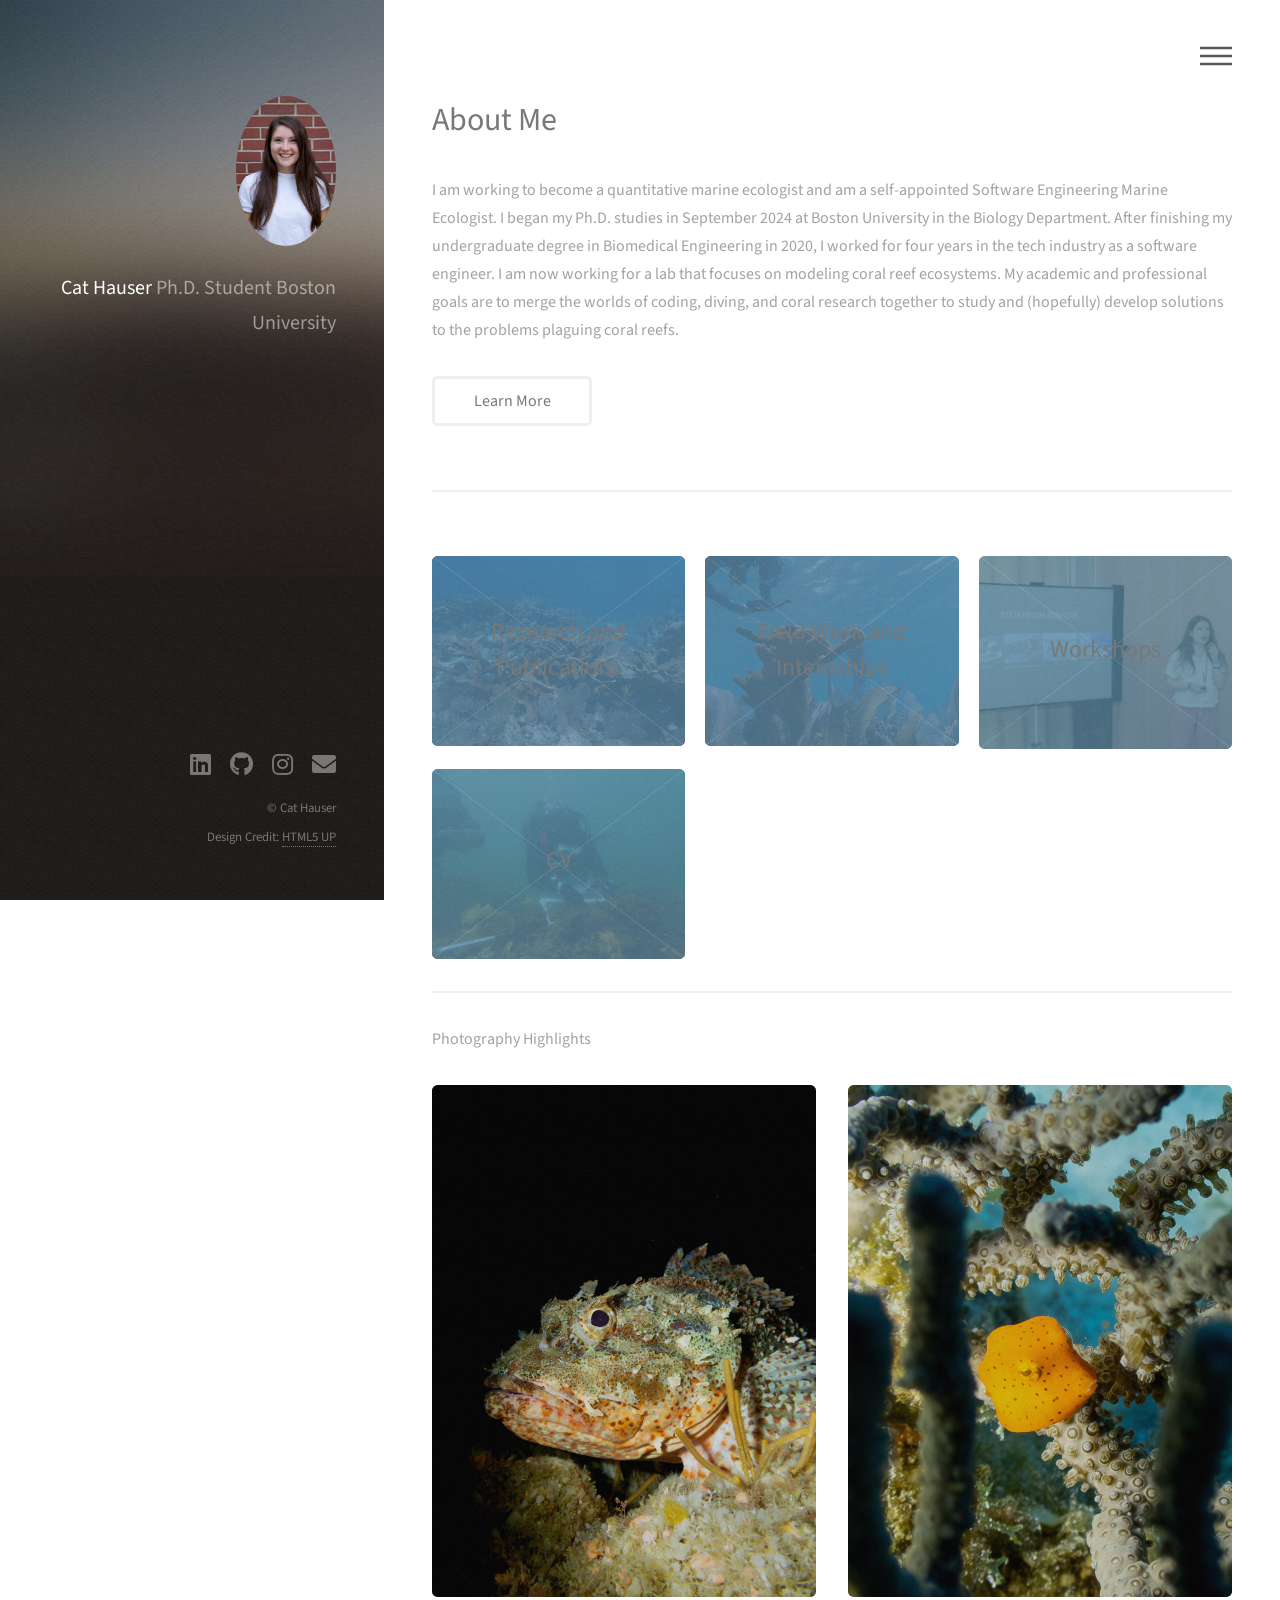
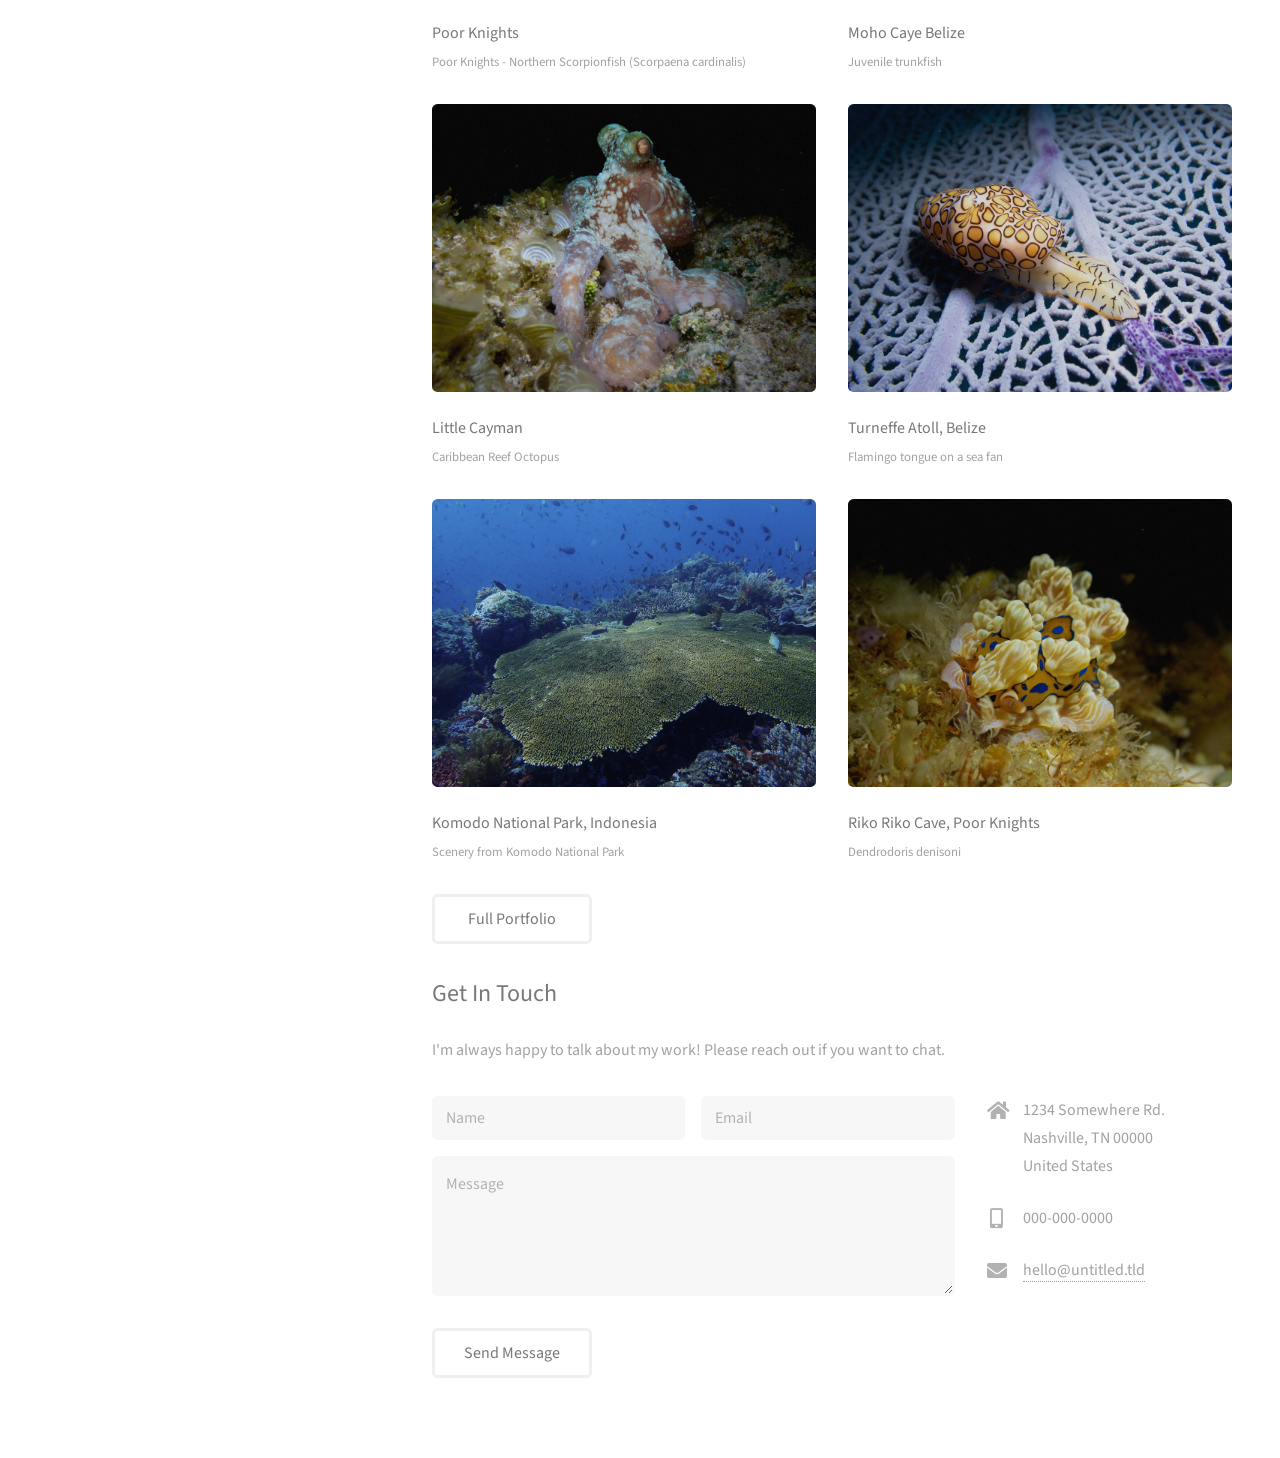
==== index.html @ 86933465 "portfolio images" ====
<!DOCTYPE HTML>
<!--
	Strata by HTML5 UP
	html5up.net | @ajlkn
	Free for personal and commercial use under the CCA 3.0 license (html5up.net/license)
-->
<html>
	<head>
		<title>Cat Hauser</title>
		<meta charset="utf-8" />
		<meta name="viewport" content="width=device-width, initial-scale=1, user-scalable=no" />
		<link rel="stylesheet" href="assets/css/main.css" />
	</head>
	<body class="is-preload">

		<!-- Header -->
			<header id="header">
				<div class="inner">
					<a href="index.html" class="image avatar"><img src="images/Cats_headshot_small.jpeg" alt="" /></a>
					<h1><strong> Cat Hauser </strong><br />
					Ph.D. Student <br />
					Boston University </h1>

					<!-- Nav -->
								<nav>
									<ul>
										<li><a href="#menu">Menu</a></li>
									</ul>
								</nav>
				</div>
			</header>

		<!-- Menu -->
			<nav id="menu">
				<h2>Menu</h2>
				<ul>
					<li><a href="index.html">Home</a></li>
					<li><a href="AboutMe.html">About Me</a></li>
					<li><a href="Research.html">Research</a></li>
					<li><a href="FieldWork.html">Field Work</a></li>
					<li><a href="Workshops.html">Workshops</a></li>
					<li><a href="CV.html">CV</a></li>
				</ul>
			</nav>

		<!-- Main -->
			<div id="main">

				<!-- One -->
					<section id="one">
						<header class="major">
							<h2>About Me <br />
							</h2>
						</header>
						<p>
I am working to become a quantitative marine ecologist and am a self-appointed Software Engineering Marine Ecologist. I began my Ph.D. studies in September 2024 at Boston University in the Biology Department. After finishing my undergraduate degree in Biomedical Engineering in 2020, I worked for four years in the tech industry as a software engineer. I am now working for a lab that focuses on modeling coral reef ecosystems. My academic and professional goals are to merge the worlds of coding, diving, and coral research together to study and (hopefully) develop solutions to the problems plaguing coral reefs.</p>
						<ul class="actions">
							<li><a href="AboutMe.html" class="button">Learn More</a></li>
						</ul>
					</section>

				<!-- Two -->
					<section id="two">
						<section class="tiles">
							<article class="style2">
									<span class="image">
										<img src="images/cat_research.JPG" alt="" />
									</span>
									<a href="Research.html">
										<h2>Research and Publications</h2>
										<div class="content">
											<p>click here for Cat's research interests and publications</p>
										</div>
									</a>
								</article>
								<article class="style2">
									<span class="image">
										<img src="images/cat_field_work.JPG" alt="" />
									</span>
									<a href=FieldWork.html>
										<h2>Field Work and Internships</h2>
										<div class="content">
											<p>click here to learn about Cat's field work and internships</p>
										</div>
									</a>
								</article>
								<article class="style2">
									<span class="image">
										<img src="images/workshop_resized.png" width: 400x alt="" />
									</span>
									<a href=Workshops.html>
										<h2>Workshops</h2>
										<div class="content">
											<p>click here to learn about workshops Cat's been involved with</p>
										</div>
									</a>
								</article>
								<article class="style2">
									<span class="image">
										<img src="images/cat_diving_science.JPG" alt="" />
									</span>
									<a href=CV.html>
										<h2> CV </h2>
										<div class="content">
											<p>click here for Cat's full CV </p>
										</div>
									</a>
								</article>
						</section>
				
				<p> <hr> Photography Highlights
				</p>

				<!-- Three-->
				 <section id="three">		
						<div class="row">
							<article class="col-6 col-12-xsmall work-item">
								<a href="images/NZ_fish.JPG" class="image fit thumb"><img src="images/NZ_fish.JPG" alt="" /></a>
								<h3>Poor Knights</h3>
								<p>Poor Knights - Northern Scorpionfish (Scorpaena cardinalis)</p>
							</article>
							<article class="col-6 col-12-xsmall work-item">
								<a href="images/baby-chickenfish.JPG" class="image fit thumb"><img src="images/baby-chickenfish.JPG" alt="" /></a>
								<h3>Moho Caye Belize</h3>
								<p>Juvenile trunkfish</p>
							</article>
							<article class="col-6 col-12-xsmall work-item">
								<a href="images/caribbean_reef_octopus2.JPG" class="image fit thumb"><img src="images/caribbean_reef_octopus2.JPG" alt="" /></a>
								<h3>Little Cayman</h3>
								<p>Caribbean Reef Octopus</p>
							</article>
							<article class="col-6 col-12-xsmall work-item">
								<a href="images/flamingo_tongue5.JPG" class="image fit thumb"><img src="images/flamingo_tongue5.JPG" alt="" /></a>
								<h3>Turneffe Atoll, Belize</h3>
								<p>Flamingo tongue on a sea fan</p>
							</article>
							<article class="col-6 col-12-xsmall work-item">
								<a href="images/P5270084 2.JPG" class="image fit thumb"><img src="images/P5270084 2.JPG" alt="" /></a>
								<h3>Komodo National Park, Indonesia</h3>
								<p>Scenery from Komodo National Park</p>
							</article>
							<article class="col-6 col-12-xsmall work-item">
								<a href="images/P7190291.JPG" class="image fit thumb"><img src="images/P7190291.JPG" alt="" /></a>
								<h3>Riko Riko Cave, Poor Knights</h3>
								<p>Dendrodoris denisoni</p>
							</article>
						</div>
						<ul class="actions">
							<li><a href="portfolio.html" class="button">Full Portfolio</a></li>
						</ul>
					</section>

				<!-- Four -->
					<section id="four">
						<h2>Get In Touch</h2>
						<p> I'm always happy to talk about my work! Please reach out if you want to chat.</p>
						<div class="row">
							<div class="col-8 col-12-small">
								<form method="post" action="#">
									<div class="row gtr-uniform gtr-50">
										<div class="col-6 col-12-xsmall"><input type="text" name="name" id="name" placeholder="Name" /></div>
										<div class="col-6 col-12-xsmall"><input type="email" name="email" id="email" placeholder="Email" /></div>
										<div class="col-12"><textarea name="message" id="message" placeholder="Message" rows="4"></textarea></div>
									</div>
								</form>
								<ul class="actions">
									<li><input type="submit" value="Send Message" /></li>
								</ul>
							</div>
							<div class="col-4 col-12-small">
								<ul class="labeled-icons">
									<li>
										<h3 class="icon solid fa-home"><span class="label">Address</span></h3>
										1234 Somewhere Rd.<br />
										Nashville, TN 00000<br />
										United States
									</li>
									<li>
										<h3 class="icon solid fa-mobile-alt"><span class="label">Phone</span></h3>
										000-000-0000
									</li>
									<li>
										<h3 class="icon solid fa-envelope"><span class="label">Email</span></h3>
										<a href="#">hello@untitled.tld</a>
									</li>
								</ul>
							</div>
						</div>
					</section>

				<!-- Four -->
				<!--
					<section id="four">
						<h2>Elements</h2>

						<section>
							<h4>Text</h4>
							<p>This is <b>bold</b> and this is <strong>strong</strong>. This is <i>italic</i> and this is <em>emphasized</em>.
							This is <sup>superscript</sup> text and this is <sub>subscript</sub> text.
							This is <u>underlined</u> and this is code: <code>for (;;) { ... }</code>. Finally, <a href="#">this is a link</a>.</p>
							<hr />
							<header>
								<h4>Heading with a Subtitle</h4>
								<p>Lorem ipsum dolor sit amet nullam id egestas urna aliquam</p>
							</header>
							<p>Nunc lacinia ante nunc ac lobortis. Interdum adipiscing gravida odio porttitor sem non mi integer non faucibus ornare mi ut ante amet placerat aliquet. Volutpat eu sed ante lacinia sapien lorem accumsan varius montes viverra nibh in adipiscing blandit tempus accumsan.</p>
							<header>
								<h5>Heading with a Subtitle</h5>
								<p>Lorem ipsum dolor sit amet nullam id egestas urna aliquam</p>
							</header>
							<p>Nunc lacinia ante nunc ac lobortis. Interdum adipiscing gravida odio porttitor sem non mi integer non faucibus ornare mi ut ante amet placerat aliquet. Volutpat eu sed ante lacinia sapien lorem accumsan varius montes viverra nibh in adipiscing blandit tempus accumsan.</p>
							<hr />
							<h2>Heading Level 2</h2>
							<h3>Heading Level 3</h3>
							<h4>Heading Level 4</h4>
							<h5>Heading Level 5</h5>
							<h6>Heading Level 6</h6>
							<hr />
							<h5>Blockquote</h5>
							<blockquote>Fringilla nisl. Donec accumsan interdum nisi, quis tincidunt felis sagittis eget tempus euismod. Vestibulum ante ipsum primis in faucibus vestibulum. Blandit adipiscing eu felis iaculis volutpat ac adipiscing accumsan faucibus. Vestibulum ante ipsum primis in faucibus lorem ipsum dolor sit amet nullam adipiscing eu felis.</blockquote>
							<h5>Preformatted</h5>
							<pre><code>i = 0;

while (!deck.isInOrder()) {
print 'Iteration ' + i;
deck.shuffle();
i++;
}

print 'It took ' + i + ' iterations to sort the deck.';</code></pre>
						</section>

						<section>
							<h4>Lists</h4>
							<div class="row">
								<div class="col-6 col-12-xsmall">
									<h5>Unordered</h5>
									<ul>
										<li>Dolor pulvinar etiam magna etiam.</li>
										<li>Sagittis adipiscing lorem eleifend.</li>
										<li>Felis enim feugiat dolore viverra.</li>
									</ul>
									<h5>Alternate</h5>
									<ul class="alt">
										<li>Dolor pulvinar etiam magna etiam.</li>
										<li>Sagittis adipiscing lorem eleifend.</li>
										<li>Felis enim feugiat dolore viverra.</li>
									</ul>
								</div>
								<div class="col-6 col-12-xsmall">
									<h5>Ordered</h5>
									<ol>
										<li>Dolor pulvinar etiam magna etiam.</li>
										<li>Etiam vel felis at lorem sed viverra.</li>
										<li>Felis enim feugiat dolore viverra.</li>
										<li>Dolor pulvinar etiam magna etiam.</li>
										<li>Etiam vel felis at lorem sed viverra.</li>
										<li>Felis enim feugiat dolore viverra.</li>
									</ol>
									<h5>Icons</h5>
									<ul class="icons">
										<li><a href="#" class="icon brands fa-twitter"><span class="label">Twitter</span></a></li>
										<li><a href="#" class="icon brands fa-facebook-f"><span class="label">Facebook</span></a></li>
										<li><a href="#" class="icon brands fa-instagram"><span class="label">Instagram</span></a></li>
										<li><a href="#" class="icon brands fa-github"><span class="label">Github</span></a></li>
										<li><a href="#" class="icon brands fa-dribbble"><span class="label">Dribbble</span></a></li>
										<li><a href="#" class="icon brands fa-tumblr"><span class="label">Tumblr</span></a></li>
									</ul>
								</div>
							</div>
							<h5>Actions</h5>
							<ul class="actions">
								<li><a href="#" class="button primary">Default</a></li>
								<li><a href="#" class="button">Default</a></li>
							</ul>
							<ul class="actions small">
								<li><a href="#" class="button primary small">Small</a></li>
								<li><a href="#" class="button small">Small</a></li>
							</ul>
							<div class="row">
								<div class="col-6 col-12-small">
									<ul class="actions stacked">
										<li><a href="#" class="button primary">Default</a></li>
										<li><a href="#" class="button">Default</a></li>
									</ul>
								</div>
								<div class="col-6 col-12-small">
									<ul class="actions stacked">
										<li><a href="#" class="button primary small">Small</a></li>
										<li><a href="#" class="button small">Small</a></li>
									</ul>
								</div>
								<div class="col-6 col-12-small">
									<ul class="actions stacked">
										<li><a href="#" class="button primary fit">Default</a></li>
										<li><a href="#" class="button fit">Default</a></li>
									</ul>
								</div>
								<div class="col-6 col-12-small">
									<ul class="actions stacked">
										<li><a href="#" class="button primary small fit">Small</a></li>
										<li><a href="#" class="button small fit">Small</a></li>
									</ul>
								</div>
							</div>
						</section>

						<section>
							<h4>Table</h4>
							<h5>Default</h5>
							<div class="table-wrapper">
								<table>
									<thead>
										<tr>
											<th>Name</th>
											<th>Description</th>
											<th>Price</th>
										</tr>
									</thead>
									<tbody>
										<tr>
											<td>Item One</td>
											<td>Ante turpis integer aliquet porttitor.</td>
											<td>29.99</td>
										</tr>
										<tr>
											<td>Item Two</td>
											<td>Vis ac commodo adipiscing arcu aliquet.</td>
											<td>19.99</td>
										</tr>
										<tr>
											<td>Item Three</td>
											<td> Morbi faucibus arcu accumsan lorem.</td>
											<td>29.99</td>
										</tr>
										<tr>
											<td>Item Four</td>
											<td>Vitae integer tempus condimentum.</td>
											<td>19.99</td>
										</tr>
										<tr>
											<td>Item Five</td>
											<td>Ante turpis integer aliquet porttitor.</td>
											<td>29.99</td>
										</tr>
									</tbody>
									<tfoot>
										<tr>
											<td colspan="2"></td>
											<td>100.00</td>
										</tr>
									</tfoot>
								</table>
							</div>

							<h5>Alternate</h5>
							<div class="table-wrapper">
								<table class="alt">
									<thead>
										<tr>
											<th>Name</th>
											<th>Description</th>
											<th>Price</th>
										</tr>
									</thead>
									<tbody>
										<tr>
											<td>Item One</td>
											<td>Ante turpis integer aliquet porttitor.</td>
											<td>29.99</td>
										</tr>
										<tr>
											<td>Item Two</td>
											<td>Vis ac commodo adipiscing arcu aliquet.</td>
											<td>19.99</td>
										</tr>
										<tr>
											<td>Item Three</td>
											<td> Morbi faucibus arcu accumsan lorem.</td>
											<td>29.99</td>
										</tr>
										<tr>
											<td>Item Four</td>
											<td>Vitae integer tempus condimentum.</td>
											<td>19.99</td>
										</tr>
										<tr>
											<td>Item Five</td>
											<td>Ante turpis integer aliquet porttitor.</td>
											<td>29.99</td>
										</tr>
									</tbody>
									<tfoot>
										<tr>
											<td colspan="2"></td>
											<td>100.00</td>
										</tr>
									</tfoot>
								</table>
							</div>
						</section>

						<section>
							<h4>Buttons</h4>
							<ul class="actions">
								<li><a href="#" class="button primary">Primary</a></li>
								<li><a href="#" class="button">Default</a></li>
							</ul>
							<ul class="actions">
								<li><a href="#" class="button large">Large</a></li>
								<li><a href="#" class="button">Default</a></li>
								<li><a href="#" class="button small">Small</a></li>
							</ul>
							<ul class="actions fit">
								<li><a href="#" class="button primary fit">Fit</a></li>
								<li><a href="#" class="button fit">Fit</a></li>
							</ul>
							<ul class="actions fit small">
								<li><a href="#" class="button primary fit small">Fit + Small</a></li>
								<li><a href="#" class="button fit small">Fit + Small</a></li>
							</ul>
							<ul class="actions">
								<li><a href="#" class="button primary icon solid fa-download">Icon</a></li>
								<li><a href="#" class="button icon solid fa-download">Icon</a></li>
							</ul>
							<ul class="actions">
								<li><span class="button primary disabled">Primary</span></li>
								<li><span class="button disabled">Default</span></li>
							</ul>
						</section>

						<section>
							<h4>Form</h4>
							<form method="post" action="#">
								<div class="row gtr-uniform gtr-50">
									<div class="col-6 col-12-xsmall">
										<input type="text" name="demo-name" id="demo-name" value="" placeholder="Name" />
									</div>
									<div class="col-6 col-12-xsmall">
										<input type="email" name="demo-email" id="demo-email" value="" placeholder="Email" />
									</div>
									<div class="col-12">
										<select name="demo-category" id="demo-category">
											<option value="">- Category -</option>
											<option value="1">Manufacturing</option>
											<option value="1">Shipping</option>
											<option value="1">Administration</option>
											<option value="1">Human Resources</option>
										</select>
									</div>
									<div class="col-4 col-12-small">
										<input type="radio" id="demo-priority-low" name="demo-priority" checked>
										<label for="demo-priority-low">Low Priority</label>
									</div>
									<div class="col-4 col-12-small">
										<input type="radio" id="demo-priority-normal" name="demo-priority">
										<label for="demo-priority-normal">Normal Priority</label>
									</div>
									<div class="col-4 col-12-small">
										<input type="radio" id="demo-priority-high" name="demo-priority">
										<label for="demo-priority-high">High Priority</label>
									</div>
									<div class="col-6 col-12-small">
										<input type="checkbox" id="demo-copy" name="demo-copy">
										<label for="demo-copy">Email me a copy of this message</label>
									</div>
									<div class="col-6 col-12-small">
										<input type="checkbox" id="demo-human" name="demo-human" checked>
										<label for="demo-human">I am a human and not a robot</label>
									</div>
									<div class="col-12">
										<textarea name="demo-message" id="demo-message" placeholder="Enter your message" rows="6"></textarea>
									</div>
									<div class="col-12">
										<ul class="actions">
											<li><input type="submit" value="Send Message" class="primary" /></li>
											<li><input type="reset" value="Reset" /></li>
										</ul>
									</div>
								</div>
							</form>
						</section>

						<section>
							<h4>Image</h4>
							<h5>Fit</h5>
							<div class="box alt">
								<div class="row gtr-50 gtr-uniform">
									<div class="col-12"><span class="image fit"><img src="images/fulls/05.jpg" alt="" /></span></div>
									<div class="col-4"><span class="image fit"><img src="images/thumbs/01.jpg" alt="" /></span></div>
									<div class="col-4"><span class="image fit"><img src="images/thumbs/02.jpg" alt="" /></span></div>
									<div class="col-4"><span class="image fit"><img src="images/thumbs/03.jpg" alt="" /></span></div>
									<div class="col-4"><span class="image fit"><img src="images/thumbs/04.jpg" alt="" /></span></div>
									<div class="col-4"><span class="image fit"><img src="images/thumbs/05.jpg" alt="" /></span></div>
									<div class="col-4"><span class="image fit"><img src="images/thumbs/06.jpg" alt="" /></span></div>
									<div class="col-4"><span class="image fit"><img src="images/thumbs/03.jpg" alt="" /></span></div>
									<div class="col-4"><span class="image fit"><img src="images/thumbs/02.jpg" alt="" /></span></div>
									<div class="col-4"><span class="image fit"><img src="images/thumbs/01.jpg" alt="" /></span></div>
								</div>
							</div>
							<h5>Left &amp; Right</h5>
							<p><span class="image left"><img src="images/avatar.jpg" alt="" /></span>Fringilla nisl. Donec accumsan interdum nisi, quis tincidunt felis sagittis eget. tempus euismod. Vestibulum ante ipsum primis in faucibus vestibulum. Blandit adipiscing eu felis iaculis volutpat ac adipiscing accumsan eu faucibus. Integer ac pellentesque praesent tincidunt felis sagittis eget. tempus euismod. Vestibulum ante ipsum primis in faucibus vestibulum. Blandit adipiscing eu felis iaculis volutpat ac adipiscing accumsan eu faucibus. Integer ac pellentesque praesent. Donec accumsan interdum nisi, quis tincidunt felis sagittis eget. tempus euismod. Vestibulum ante ipsum primis in faucibus vestibulum. Blandit adipiscing eu felis iaculis volutpat ac adipiscing accumsan eu faucibus. Integer ac pellentesque praesent tincidunt felis sagittis eget. tempus euismod. Vestibulum ante ipsum primis in faucibus vestibulum. Blandit adipiscing eu felis iaculis volutpat ac adipiscing accumsan eu faucibus. Integer ac pellentesque praesent.</p>
							<p><span class="image right"><img src="images/avatar.jpg" alt="" /></span>Fringilla nisl. Donec accumsan interdum nisi, quis tincidunt felis sagittis eget. tempus euismod. Vestibulum ante ipsum primis in faucibus vestibulum. Blandit adipiscing eu felis iaculis volutpat ac adipiscing accumsan eu faucibus. Integer ac pellentesque praesent tincidunt felis sagittis eget. tempus euismod. Vestibulum ante ipsum primis in faucibus vestibulum. Blandit adipiscing eu felis iaculis volutpat ac adipiscing accumsan eu faucibus. Integer ac pellentesque praesent. Donec accumsan interdum nisi, quis tincidunt felis sagittis eget. tempus euismod. Vestibulum ante ipsum primis in faucibus vestibulum. Blandit adipiscing eu felis iaculis volutpat ac adipiscing accumsan eu faucibus. Integer ac pellentesque praesent tincidunt felis sagittis eget. tempus euismod. Vestibulum ante ipsum primis in faucibus vestibulum. Blandit adipiscing eu felis iaculis volutpat ac adipiscing accumsan eu faucibus. Integer ac pellentesque praesent.</p>
						</section>

					</section>
				-->

			</div>

		<!-- Footer -->
			<footer id="footer">
				<div class="inner">
					<ul class="icons">
						<li><a href="https://www.linkedin.com/in/catherine-hauser/" class="icon brands fa-linkedin"><span class="label">Twitter</span></a></li>
						<li><a href="https://github.com/cathauser5" class="icon brands fa-github"><span class="label">Github</span></a></li>
						<li><a href="https://www.instagram.com/hauser.outdoors/" class="icon brands fa-instagram"><span class="label">Dribbble</span></a></li>
						<li><a href="#" class="icon solid fa-envelope"><span class="label">Email</span></a></li>
					</ul>
					<ul class="copyright">
						<li>&copy; Cat Hauser</li><li>Design Credit: <a href="http://html5up.net">HTML5 UP</a></li>
					</ul>
				</div>
			</footer>

		<!-- Scripts -->
			<script src="assets/js/jquery.min.js"></script>
			<script src="assets/js/jquery.poptrox.min.js"></script>
			<script src="assets/js/browser.min.js"></script>
			<script src="assets/js/breakpoints.min.js"></script>
			<script src="assets/js/util.js"></script>
			<script src="assets/js/main.js"></script>

	</body>
</html>
---- assets/css/main.css ----
@import url("fontawesome-all.min.css");
@import url("https://fonts.googleapis.com/css?family=Source+Sans+Pro:400,400italic");

/*
	Strata by HTML5 UP
	html5up.net | @ajlkn
	Free for personal and commercial use under the CCA 3.0 license (html5up.net/license)
*/

html, body, div, span, applet, object,
iframe, h1, h2, h3, h4, h5, h6, p, blockquote,
pre, a, abbr, acronym, address, big, cite,
code, del, dfn, em, img, ins, kbd, q, s, samp,
small, strike, strong, sub, sup, tt, var, b,
u, i, center, dl, dt, dd, ol, ul, li, fieldset,
form, label, legend, table, caption, tbody,
tfoot, thead, tr, th, td, article, aside,
canvas, details, embed, figure, figcaption,
footer, header, hgroup, menu, nav, output, ruby,
section, summary, time, mark, audio, video {
	margin: 0;
	padding: 0;
	border: 0;
	font-size: 100%;
	font: inherit;
	vertical-align: baseline;}

article, aside, details, figcaption, figure,
footer, header, hgroup, menu, nav, section {
	display: block;}

body {
	line-height: 1;
}

ol, ul {
	list-style: none;
}

blockquote, q {
	quotes: none;
}

	blockquote:before, blockquote:after, q:before, q:after {
		content: '';
		content: none;
	}

table {
	border-collapse: collapse;
	border-spacing: 0;
}

body {
	-webkit-text-size-adjust: none;
}

mark {
	background-color: transparent;
	color: inherit;
}

input::-moz-focus-inner {
	border: 0;
	padding: 0;
}

input, select, textarea {
	-moz-appearance: none;
	-webkit-appearance: none;
	-ms-appearance: none;
	appearance: none;
}

/* Basic */

	html {
		box-sizing: border-box;
	}

	*, *:before, *:after {
		box-sizing: inherit;
	}

	body {
		background: #fff;
	}

		body.is-preload *, body.is-preload *:before, body.is-preload *:after {
			-moz-animation: none !important;
			-webkit-animation: none !important;
			-ms-animation: none !important;
			animation: none !important;
			-moz-transition: none !important;
			-webkit-transition: none !important;
			-ms-transition: none !important;
			transition: none !important;
		}

	body, input, select, textarea {
		color: #a2a2a2;
		font-family: "Source Sans Pro", Helvetica, sans-serif;
		font-size: 16pt;
		font-weight: 400;
		line-height: 1.75em;
	}

	a {
		-moz-transition: color 0.2s ease-in-out, border-color 0.2s ease-in-out;
		-webkit-transition: color 0.2s ease-in-out, border-color 0.2s ease-in-out;
		-ms-transition: color 0.2s ease-in-out, border-color 0.2s ease-in-out;
		transition: color 0.2s ease-in-out, border-color 0.2s ease-in-out;
		border-bottom: dotted 1px;
		color: #49bf9d;
		text-decoration: none;
	}

		a:hover {
			border-bottom-color: transparent;
			color: #49bf9d !important;
			text-decoration: none;
		}

	strong, b {
		color: #787878;
		font-weight: 400;
	}

	em, i {
		font-style: italic;
	}

	p {
		margin: 0 0 2em 0;
	}

	h1, h2, h3, h4, h5, h6 {
		color: #787878;
		font-weight: 400;
		line-height: 1em;
		margin: 0 0 1em 0;
	}

		h1 a, h2 a, h3 a, h4 a, h5 a, h6 a {
			color: inherit;
			text-decoration: none;
		}

	h1 {
		font-size: 2em;
		line-height: 1.5em;
	}

	h2 {
		font-size: 1.5em;
		line-height: 1.5em;
	}

	h3 {
		font-size: 1.25em;
		line-height: 1.5em;
	}

	h4 {
		font-size: 1.1em;
		line-height: 1.5em;
	}

	h5 {
		font-size: 0.9em;
		line-height: 1.5em;
	}

	h6 {
		font-size: 0.7em;
		line-height: 1.5em;
	}

	sub {
		font-size: 0.8em;
		position: relative;
		top: 0.5em;
	}

	sup {
		font-size: 0.8em;
		position: relative;
		top: -0.5em;
	}

	hr {
		border: 0;
		border-bottom: solid 2px #efefef;
		margin: 2em 0;
	}

		hr.major {
			margin: 3em 0;
		}

	blockquote {
		border-left: solid 6px #efefef;
		font-style: italic;
		margin: 0 0 2em 0;
		padding: 0.5em 0 0.5em 1.5em;
	}

	code {
		background: #f7f7f7;
		border-radius: 0.35em;
		border: solid 2px #efefef;
		font-family: "Courier New", monospace;
		font-size: 0.9em;
		margin: 0 0.25em;
		padding: 0.25em 0.65em;
	}

	pre {
		-webkit-overflow-scrolling: touch;
		font-family: "Courier New", monospace;
		font-size: 0.9em;
		margin: 0 0 2em 0;
	}

		pre code {
			display: block;
			line-height: 1.75em;
			padding: 1em 1.5em;
			overflow-x: auto;
		}

	.align-left {
		text-align: left;
	}

	.align-center {
		text-align: center;
	}

	.align-right {
		text-align: right;
	}

/* Container */

	.container {
		margin: 0 auto;
		max-width: calc(100% - 4em);
		width: 100%;
	}

		.container.xsmall {
			width: 25%;
		}

		.container.small {
			width: 50%;
		}

		.container.medium {
			width: 75%;
		}

		.container.large {
			width: 125%;
		}

		.container.xlarge {
			width: 150%;
		}

		.container.max {
			width: 100%;
		}

		@media screen and (max-width: 980px) {

			.container {
				width: 100% !important;
				max-width: 100% !important;
			}

		}

		@media screen and (max-width: 480px) {

			.container {
				max-width: calc(100% - 3em);
			}

		}

/* Row */

	.row {
		display: flex;
		flex-wrap: wrap;
		box-sizing: border-box;
		align-items: stretch;
	}

		.row > * {
			box-sizing: border-box;
		}

		.row.gtr-uniform > * > :last-child {
			margin-bottom: 0;
		}

		.row.aln-left {
			justify-content: flex-start;
		}

		.row.aln-center {
			justify-content: center;
		}

		.row.aln-right {
			justify-content: flex-end;
		}

		.row.aln-top {
			align-items: flex-start;
		}

		.row.aln-middle {
			align-items: center;
		}

		.row.aln-bottom {
			align-items: flex-end;
		}

		.row > .imp {
			order: -1;
		}

		.row > .col-1 {
			width: 8.33333%;
		}

		.row > .off-1 {
			margin-left: 8.33333%;
		}

		.row > .col-2 {
			width: 16.66667%;
		}

		.row > .off-2 {
			margin-left: 16.66667%;
		}

		.row > .col-3 {
			width: 25%;
		}

		.row > .off-3 {
			margin-left: 25%;
		}

		.row > .col-4 {
			width: 33.33333%;
		}

		.row > .off-4 {
			margin-left: 33.33333%;
		}

		.row > .col-5 {
			width: 41.66667%;
		}

		.row > .off-5 {
			margin-left: 41.66667%;
		}

		.row > .col-6 {
			width: 50%;
		}

		.row > .off-6 {
			margin-left: 50%;
		}

		.row > .col-7 {
			width: 58.33333%;
		}

		.row > .off-7 {
			margin-left: 58.33333%;
		}

		.row > .col-8 {
			width: 66.66667%;
		}

		.row > .off-8 {
			margin-left: 66.66667%;
		}

		.row > .col-9 {
			width: 75%;
		}

		.row > .off-9 {
			margin-left: 75%;
		}

		.row > .col-10 {
			width: 83.33333%;
		}

		.row > .off-10 {
			margin-left: 83.33333%;
		}

		.row > .col-11 {
			width: 91.66667%;
		}

		.row > .off-11 {
			margin-left: 91.66667%;
		}

		.row > .col-12 {
			width: 100%;
		}

		.row > .off-12 {
			margin-left: 100%;
		}

		.row.gtr-0 {
			margin-top: 0;
			margin-left: 0em;
		}

			.row.gtr-0 > * {
				padding: 0 0 0 0em;
			}

			.row.gtr-0.gtr-uniform {
				margin-top: 0em;
			}

				.row.gtr-0.gtr-uniform > * {
					padding-top: 0em;
				}

		.row.gtr-25 {
			margin-top: 0;
			margin-left: -0.625em;
		}

			.row.gtr-25 > * {
				padding: 0 0 0 0.625em;
			}

			.row.gtr-25.gtr-uniform {
				margin-top: -0.625em;
			}

				.row.gtr-25.gtr-uniform > * {
					padding-top: 0.625em;
				}

		.row.gtr-50 {
			margin-top: 0;
			margin-left: -1.25em;
		}

			.row.gtr-50 > * {
				padding: 0 0 0 1.25em;
			}

			.row.gtr-50.gtr-uniform {
				margin-top: -1.25em;
			}

				.row.gtr-50.gtr-uniform > * {
					padding-top: 1.25em;
				}

		.row {
			margin-top: 0;
			margin-left: -2.5em;
		}

			.row > * {
				padding: 0 0 0 2.5em;
			}

			.row.gtr-uniform {
				margin-top: -2.5em;
			}

				.row.gtr-uniform > * {
					padding-top: 2.5em;
				}

		.row.gtr-150 {
			margin-top: 0;
			margin-left: -3.75em;
		}

			.row.gtr-150 > * {
				padding: 0 0 0 3.75em;
			}

			.row.gtr-150.gtr-uniform {
				margin-top: -3.75em;
			}

				.row.gtr-150.gtr-uniform > * {
					padding-top: 3.75em;
				}

		.row.gtr-200 {
			margin-top: 0;
			margin-left: -5em;
		}

			.row.gtr-200 > * {
				padding: 0 0 0 5em;
			}

			.row.gtr-200.gtr-uniform {
				margin-top: -5em;
			}

				.row.gtr-200.gtr-uniform > * {
					padding-top: 5em;
				}

		@media screen and (max-width: 1800px) {

			.row {
				display: flex;
				flex-wrap: wrap;
				box-sizing: border-box;
				align-items: stretch;
			}

				.row > * {
					box-sizing: border-box;
				}

				.row.gtr-uniform > * > :last-child {
					margin-bottom: 0;
				}

				.row.aln-left {
					justify-content: flex-start;
				}

				.row.aln-center {
					justify-content: center;
				}

				.row.aln-right {
					justify-content: flex-end;
				}

				.row.aln-top {
					align-items: flex-start;
				}

				.row.aln-middle {
					align-items: center;
				}

				.row.aln-bottom {
					align-items: flex-end;
				}

				.row > .imp-xlarge {
					order: -1;
				}

				.row > .col-1-xlarge {
					width: 8.33333%;
				}

				.row > .off-1-xlarge {
					margin-left: 8.33333%;
				}

				.row > .col-2-xlarge {
					width: 16.66667%;
				}

				.row > .off-2-xlarge {
					margin-left: 16.66667%;
				}

				.row > .col-3-xlarge {
					width: 25%;
				}

				.row > .off-3-xlarge {
					margin-left: 25%;
				}

				.row > .col-4-xlarge {
					width: 33.33333%;
				}

				.row > .off-4-xlarge {
					margin-left: 33.33333%;
				}

				.row > .col-5-xlarge {
					width: 41.66667%;
				}

				.row > .off-5-xlarge {
					margin-left: 41.66667%;
				}

				.row > .col-6-xlarge {
					width: 50%;
				}

				.row > .off-6-xlarge {
					margin-left: 50%;
				}

				.row > .col-7-xlarge {
					width: 58.33333%;
				}

				.row > .off-7-xlarge {
					margin-left: 58.33333%;
				}

				.row > .col-8-xlarge {
					width: 66.66667%;
				}

				.row > .off-8-xlarge {
					margin-left: 66.66667%;
				}

				.row > .col-9-xlarge {
					width: 75%;
				}

				.row > .off-9-xlarge {
					margin-left: 75%;
				}

				.row > .col-10-xlarge {
					width: 83.33333%;
				}

				.row > .off-10-xlarge {
					margin-left: 83.33333%;
				}

				.row > .col-11-xlarge {
					width: 91.66667%;
				}

				.row > .off-11-xlarge {
					margin-left: 91.66667%;
				}

				.row > .col-12-xlarge {
					width: 100%;
				}

				.row > .off-12-xlarge {
					margin-left: 100%;
				}

				.row.gtr-0 {
					margin-top: 0;
					margin-left: 0em;
				}

					.row.gtr-0 > * {
						padding: 0 0 0 0em;
					}

					.row.gtr-0.gtr-uniform {
						margin-top: 0em;
					}

						.row.gtr-0.gtr-uniform > * {
							padding-top: 0em;
						}

				.row.gtr-25 {
					margin-top: 0;
					margin-left: -0.625em;
				}

					.row.gtr-25 > * {
						padding: 0 0 0 0.625em;
					}

					.row.gtr-25.gtr-uniform {
						margin-top: -0.625em;
					}

						.row.gtr-25.gtr-uniform > * {
							padding-top: 0.625em;
						}

				.row.gtr-50 {
					margin-top: 0;
					margin-left: -1.25em;
				}

					.row.gtr-50 > * {
						padding: 0 0 0 1.25em;
					}

					.row.gtr-50.gtr-uniform {
						margin-top: -1.25em;
					}

						.row.gtr-50.gtr-uniform > * {
							padding-top: 1.25em;
						}

				.row {
					margin-top: 0;
					margin-left: -2.5em;
				}

					.row > * {
						padding: 0 0 0 2.5em;
					}

					.row.gtr-uniform {
						margin-top: -2.5em;
					}

						.row.gtr-uniform > * {
							padding-top: 2.5em;
						}

				.row.gtr-150 {
					margin-top: 0;
					margin-left: -3.75em;
				}

					.row.gtr-150 > * {
						padding: 0 0 0 3.75em;
					}

					.row.gtr-150.gtr-uniform {
						margin-top: -3.75em;
					}

						.row.gtr-150.gtr-uniform > * {
							padding-top: 3.75em;
						}

				.row.gtr-200 {
					margin-top: 0;
					margin-left: -5em;
				}

					.row.gtr-200 > * {
						padding: 0 0 0 5em;
					}

					.row.gtr-200.gtr-uniform {
						margin-top: -5em;
					}

						.row.gtr-200.gtr-uniform > * {
							padding-top: 5em;
						}

		}

		@media screen and (max-width: 1280px) {

			.row {
				display: flex;
				flex-wrap: wrap;
				box-sizing: border-box;
				align-items: stretch;
			}

				.row > * {
					box-sizing: border-box;
				}

				.row.gtr-uniform > * > :last-child {
					margin-bottom: 0;
				}

				.row.aln-left {
					justify-content: flex-start;
				}

				.row.aln-center {
					justify-content: center;
				}

				.row.aln-right {
					justify-content: flex-end;
				}

				.row.aln-top {
					align-items: flex-start;
				}

				.row.aln-middle {
					align-items: center;
				}

				.row.aln-bottom {
					align-items: flex-end;
				}

				.row > .imp-large {
					order: -1;
				}

				.row > .col-1-large {
					width: 8.33333%;
				}

				.row > .off-1-large {
					margin-left: 8.33333%;
				}

				.row > .col-2-large {
					width: 16.66667%;
				}

				.row > .off-2-large {
					margin-left: 16.66667%;
				}

				.row > .col-3-large {
					width: 25%;
				}

				.row > .off-3-large {
					margin-left: 25%;
				}

				.row > .col-4-large {
					width: 33.33333%;
				}

				.row > .off-4-large {
					margin-left: 33.33333%;
				}

				.row > .col-5-large {
					width: 41.66667%;
				}

				.row > .off-5-large {
					margin-left: 41.66667%;
				}

				.row > .col-6-large {
					width: 50%;
				}

				.row > .off-6-large {
					margin-left: 50%;
				}

				.row > .col-7-large {
					width: 58.33333%;
				}

				.row > .off-7-large {
					margin-left: 58.33333%;
				}

				.row > .col-8-large {
					width: 66.66667%;
				}

				.row > .off-8-large {
					margin-left: 66.66667%;
				}

				.row > .col-9-large {
					width: 75%;
				}

				.row > .off-9-large {
					margin-left: 75%;
				}

				.row > .col-10-large {
					width: 83.33333%;
				}

				.row > .off-10-large {
					margin-left: 83.33333%;
				}

				.row > .col-11-large {
					width: 91.66667%;
				}

				.row > .off-11-large {
					margin-left: 91.66667%;
				}

				.row > .col-12-large {
					width: 100%;
				}

				.row > .off-12-large {
					margin-left: 100%;
				}

				.row.gtr-0 {
					margin-top: 0;
					margin-left: 0em;
				}

					.row.gtr-0 > * {
						padding: 0 0 0 0em;
					}

					.row.gtr-0.gtr-uniform {
						margin-top: 0em;
					}

						.row.gtr-0.gtr-uniform > * {
							padding-top: 0em;
						}

				.row.gtr-25 {
					margin-top: 0;
					margin-left: -0.5em;
				}

					.row.gtr-25 > * {
						padding: 0 0 0 0.5em;
					}

					.row.gtr-25.gtr-uniform {
						margin-top: -0.5em;
					}

						.row.gtr-25.gtr-uniform > * {
							padding-top: 0.5em;
						}

				.row.gtr-50 {
					margin-top: 0;
					margin-left: -1em;
				}

					.row.gtr-50 > * {
						padding: 0 0 0 1em;
					}

					.row.gtr-50.gtr-uniform {
						margin-top: -1em;
					}

						.row.gtr-50.gtr-uniform > * {
							padding-top: 1em;
						}

				.row {
					margin-top: 0;
					margin-left: -2em;
				}

					.row > * {
						padding: 0 0 0 2em;
					}

					.row.gtr-uniform {
						margin-top: -2em;
					}

						.row.gtr-uniform > * {
							padding-top: 2em;
						}

				.row.gtr-150 {
					margin-top: 0;
					margin-left: -3em;
				}

					.row.gtr-150 > * {
						padding: 0 0 0 3em;
					}

					.row.gtr-150.gtr-uniform {
						margin-top: -3em;
					}

						.row.gtr-150.gtr-uniform > * {
							padding-top: 3em;
						}

				.row.gtr-200 {
					margin-top: 0;
					margin-left: -4em;
				}

					.row.gtr-200 > * {
						padding: 0 0 0 4em;
					}

					.row.gtr-200.gtr-uniform {
						margin-top: -4em;
					}

						.row.gtr-200.gtr-uniform > * {
							padding-top: 4em;
						}

		}

		@media screen and (max-width: 980px) {

			.row {
				display: flex;
				flex-wrap: wrap;
				box-sizing: border-box;
				align-items: stretch;
			}

				.row > * {
					box-sizing: border-box;
				}

				.row.gtr-uniform > * > :last-child {
					margin-bottom: 0;
				}

				.row.aln-left {
					justify-content: flex-start;
				}

				.row.aln-center {
					justify-content: center;
				}

				.row.aln-right {
					justify-content: flex-end;
				}

				.row.aln-top {
					align-items: flex-start;
				}

				.row.aln-middle {
					align-items: center;
				}

				.row.aln-bottom {
					align-items: flex-end;
				}

				.row > .imp-medium {
					order: -1;
				}

				.row > .col-1-medium {
					width: 8.33333%;
				}

				.row > .off-1-medium {
					margin-left: 8.33333%;
				}

				.row > .col-2-medium {
					width: 16.66667%;
				}

				.row > .off-2-medium {
					margin-left: 16.66667%;
				}

				.row > .col-3-medium {
					width: 25%;
				}

				.row > .off-3-medium {
					margin-left: 25%;
				}

				.row > .col-4-medium {
					width: 33.33333%;
				}

				.row > .off-4-medium {
					margin-left: 33.33333%;
				}

				.row > .col-5-medium {
					width: 41.66667%;
				}

				.row > .off-5-medium {
					margin-left: 41.66667%;
				}

				.row > .col-6-medium {
					width: 50%;
				}

				.row > .off-6-medium {
					margin-left: 50%;
				}

				.row > .col-7-medium {
					width: 58.33333%;
				}

				.row > .off-7-medium {
					margin-left: 58.33333%;
				}

				.row > .col-8-medium {
					width: 66.66667%;
				}

				.row > .off-8-medium {
					margin-left: 66.66667%;
				}

				.row > .col-9-medium {
					width: 75%;
				}

				.row > .off-9-medium {
					margin-left: 75%;
				}

				.row > .col-10-medium {
					width: 83.33333%;
				}

				.row > .off-10-medium {
					margin-left: 83.33333%;
				}

				.row > .col-11-medium {
					width: 91.66667%;
				}

				.row > .off-11-medium {
					margin-left: 91.66667%;
				}

				.row > .col-12-medium {
					width: 100%;
				}

				.row > .off-12-medium {
					margin-left: 100%;
				}

				.row.gtr-0 {
					margin-top: 0;
					margin-left: 0em;
				}

					.row.gtr-0 > * {
						padding: 0 0 0 0em;
					}

					.row.gtr-0.gtr-uniform {
						margin-top: 0em;
					}

						.row.gtr-0.gtr-uniform > * {
							padding-top: 0em;
						}

				.row.gtr-25 {
					margin-top: 0;
					margin-left: -0.5em;
				}

					.row.gtr-25 > * {
						padding: 0 0 0 0.5em;
					}

					.row.gtr-25.gtr-uniform {
						margin-top: -0.5em;
					}

						.row.gtr-25.gtr-uniform > * {
							padding-top: 0.5em;
						}

				.row.gtr-50 {
					margin-top: 0;
					margin-left: -1em;
				}

					.row.gtr-50 > * {
						padding: 0 0 0 1em;
					}

					.row.gtr-50.gtr-uniform {
						margin-top: -1em;
					}

						.row.gtr-50.gtr-uniform > * {
							padding-top: 1em;
						}

				.row {
					margin-top: 0;
					margin-left: -2em;
				}

					.row > * {
						padding: 0 0 0 2em;
					}

					.row.gtr-uniform {
						margin-top: -2em;
					}

						.row.gtr-uniform > * {
							padding-top: 2em;
						}

				.row.gtr-150 {
					margin-top: 0;
					margin-left: -3em;
				}

					.row.gtr-150 > * {
						padding: 0 0 0 3em;
					}

					.row.gtr-150.gtr-uniform {
						margin-top: -3em;
					}

						.row.gtr-150.gtr-uniform > * {
							padding-top: 3em;
						}

				.row.gtr-200 {
					margin-top: 0;
					margin-left: -4em;
				}

					.row.gtr-200 > * {
						padding: 0 0 0 4em;
					}

					.row.gtr-200.gtr-uniform {
						margin-top: -4em;
					}

						.row.gtr-200.gtr-uniform > * {
							padding-top: 4em;
						}

		}

		@media screen and (max-width: 736px) {

			.row {
				display: flex;
				flex-wrap: wrap;
				box-sizing: border-box;
				align-items: stretch;
			}

				.row > * {
					box-sizing: border-box;
				}

				.row.gtr-uniform > * > :last-child {
					margin-bottom: 0;
				}

				.row.aln-left {
					justify-content: flex-start;
				}

				.row.aln-center {
					justify-content: center;
				}

				.row.aln-right {
					justify-content: flex-end;
				}

				.row.aln-top {
					align-items: flex-start;
				}

				.row.aln-middle {
					align-items: center;
				}

				.row.aln-bottom {
					align-items: flex-end;
				}

				.row > .imp-small {
					order: -1;
				}

				.row > .col-1-small {
					width: 8.33333%;
				}

				.row > .off-1-small {
					margin-left: 8.33333%;
				}

				.row > .col-2-small {
					width: 16.66667%;
				}

				.row > .off-2-small {
					margin-left: 16.66667%;
				}

				.row > .col-3-small {
					width: 25%;
				}

				.row > .off-3-small {
					margin-left: 25%;
				}

				.row > .col-4-small {
					width: 33.33333%;
				}

				.row > .off-4-small {
					margin-left: 33.33333%;
				}

				.row > .col-5-small {
					width: 41.66667%;
				}

				.row > .off-5-small {
					margin-left: 41.66667%;
				}

				.row > .col-6-small {
					width: 50%;
				}

				.row > .off-6-small {
					margin-left: 50%;
				}

				.row > .col-7-small {
					width: 58.33333%;
				}

				.row > .off-7-small {
					margin-left: 58.33333%;
				}

				.row > .col-8-small {
					width: 66.66667%;
				}

				.row > .off-8-small {
					margin-left: 66.66667%;
				}

				.row > .col-9-small {
					width: 75%;
				}

				.row > .off-9-small {
					margin-left: 75%;
				}

				.row > .col-10-small {
					width: 83.33333%;
				}

				.row > .off-10-small {
					margin-left: 83.33333%;
				}

				.row > .col-11-small {
					width: 91.66667%;
				}

				.row > .off-11-small {
					margin-left: 91.66667%;
				}

				.row > .col-12-small {
					width: 100%;
				}

				.row > .off-12-small {
					margin-left: 100%;
				}

				.row.gtr-0 {
					margin-top: 0;
					margin-left: 0em;
				}

					.row.gtr-0 > * {
						padding: 0 0 0 0em;
					}

					.row.gtr-0.gtr-uniform {
						margin-top: 0em;
					}

						.row.gtr-0.gtr-uniform > * {
							padding-top: 0em;
						}

				.row.gtr-25 {
					margin-top: 0;
					margin-left: -0.375em;
				}

					.row.gtr-25 > * {
						padding: 0 0 0 0.375em;
					}

					.row.gtr-25.gtr-uniform {
						margin-top: -0.375em;
					}

						.row.gtr-25.gtr-uniform > * {
							padding-top: 0.375em;
						}

				.row.gtr-50 {
					margin-top: 0;
					margin-left: -0.75em;
				}

					.row.gtr-50 > * {
						padding: 0 0 0 0.75em;
					}

					.row.gtr-50.gtr-uniform {
						margin-top: -0.75em;
					}

						.row.gtr-50.gtr-uniform > * {
							padding-top: 0.75em;
						}

				.row {
					margin-top: 0;
					margin-left: -1.5em;
				}

					.row > * {
						padding: 0 0 0 1.5em;
					}

					.row.gtr-uniform {
						margin-top: -1.5em;
					}

						.row.gtr-uniform > * {
							padding-top: 1.5em;
						}

				.row.gtr-150 {
					margin-top: 0;
					margin-left: -2.25em;
				}

					.row.gtr-150 > * {
						padding: 0 0 0 2.25em;
					}

					.row.gtr-150.gtr-uniform {
						margin-top: -2.25em;
					}

						.row.gtr-150.gtr-uniform > * {
							padding-top: 2.25em;
						}

				.row.gtr-200 {
					margin-top: 0;
					margin-left: -3em;
				}

					.row.gtr-200 > * {
						padding: 0 0 0 3em;
					}

					.row.gtr-200.gtr-uniform {
						margin-top: -3em;
					}

						.row.gtr-200.gtr-uniform > * {
							padding-top: 3em;
						}

		}

		@media screen and (max-width: 480px) {

			.row {
				display: flex;
				flex-wrap: wrap;
				box-sizing: border-box;
				align-items: stretch;
			}

				.row > * {
					box-sizing: border-box;
				}

				.row.gtr-uniform > * > :last-child {
					margin-bottom: 0;
				}

				.row.aln-left {
					justify-content: flex-start;
				}

				.row.aln-center {
					justify-content: center;
				}

				.row.aln-right {
					justify-content: flex-end;
				}

				.row.aln-top {
					align-items: flex-start;
				}

				.row.aln-middle {
					align-items: center;
				}

				.row.aln-bottom {
					align-items: flex-end;
				}

				.row > .imp-xsmall {
					order: -1;
				}

				.row > .col-1-xsmall {
					width: 8.33333%;
				}

				.row > .off-1-xsmall {
					margin-left: 8.33333%;
				}

				.row > .col-2-xsmall {
					width: 16.66667%;
				}

				.row > .off-2-xsmall {
					margin-left: 16.66667%;
				}

				.row > .col-3-xsmall {
					width: 25%;
				}

				.row > .off-3-xsmall {
					margin-left: 25%;
				}

				.row > .col-4-xsmall {
					width: 33.33333%;
				}

				.row > .off-4-xsmall {
					margin-left: 33.33333%;
				}

				.row > .col-5-xsmall {
					width: 41.66667%;
				}

				.row > .off-5-xsmall {
					margin-left: 41.66667%;
				}

				.row > .col-6-xsmall {
					width: 50%;
				}

				.row > .off-6-xsmall {
					margin-left: 50%;
				}

				.row > .col-7-xsmall {
					width: 58.33333%;
				}

				.row > .off-7-xsmall {
					margin-left: 58.33333%;
				}

				.row > .col-8-xsmall {
					width: 66.66667%;
				}

				.row > .off-8-xsmall {
					margin-left: 66.66667%;
				}

				.row > .col-9-xsmall {
					width: 75%;
				}

				.row > .off-9-xsmall {
					margin-left: 75%;
				}

				.row > .col-10-xsmall {
					width: 83.33333%;
				}

				.row > .off-10-xsmall {
					margin-left: 83.33333%;
				}

				.row > .col-11-xsmall {
					width: 91.66667%;
				}

				.row > .off-11-xsmall {
					margin-left: 91.66667%;
				}

				.row > .col-12-xsmall {
					width: 100%;
				}

				.row > .off-12-xsmall {
					margin-left: 100%;
				}

				.row.gtr-0 {
					margin-top: 0;
					margin-left: 0em;
				}

					.row.gtr-0 > * {
						padding: 0 0 0 0em;
					}

					.row.gtr-0.gtr-uniform {
						margin-top: 0em;
					}

						.row.gtr-0.gtr-uniform > * {
							padding-top: 0em;
						}

				.row.gtr-25 {
					margin-top: 0;
					margin-left: -0.375em;
				}

					.row.gtr-25 > * {
						padding: 0 0 0 0.375em;
					}

					.row.gtr-25.gtr-uniform {
						margin-top: -0.375em;
					}

						.row.gtr-25.gtr-uniform > * {
							padding-top: 0.375em;
						}

				.row.gtr-50 {
					margin-top: 0;
					margin-left: -0.75em;
				}

					.row.gtr-50 > * {
						padding: 0 0 0 0.75em;
					}

					.row.gtr-50.gtr-uniform {
						margin-top: -0.75em;
					}

						.row.gtr-50.gtr-uniform > * {
							padding-top: 0.75em;
						}

				.row {
					margin-top: 0;
					margin-left: -1.5em;
				}

					.row > * {
						padding: 0 0 0 1.5em;
					}

					.row.gtr-uniform {
						margin-top: -1.5em;
					}

						.row.gtr-uniform > * {
							padding-top: 1.5em;
						}

				.row.gtr-150 {
					margin-top: 0;
					margin-left: -2.25em;
				}

					.row.gtr-150 > * {
						padding: 0 0 0 2.25em;
					}

					.row.gtr-150.gtr-uniform {
						margin-top: -2.25em;
					}

						.row.gtr-150.gtr-uniform > * {
							padding-top: 2.25em;
						}

				.row.gtr-200 {
					margin-top: 0;
					margin-left: -3em;
				}

					.row.gtr-200 > * {
						padding: 0 0 0 3em;
					}

					.row.gtr-200.gtr-uniform {
						margin-top: -3em;
					}

						.row.gtr-200.gtr-uniform > * {
							padding-top: 3em;
						}

		}

/* Section/Article */

	section.special, article.special {
		text-align: center;
	}

	header p {
		color: #b2b2b2;
		position: relative;
		margin: 0 0 1.5em 0;
	}

	header h2 + p {
		font-size: 1.25em;
		margin-top: -1em;
		line-height: 1.5em;
	}

	header h3 + p {
		font-size: 1.1em;
		margin-top: -0.8em;
		line-height: 1.5em;
	}

	header h4 + p,
	header h5 + p,
	header h6 + p {
		font-size: 0.9em;
		margin-top: -0.6em;
		line-height: 1.5em;
	}

	header.major h2 {
		font-size: 2em;
	}

/* Form */

	form {
		margin: 0 0 2em 0;
	}

	label {
		color: #787878;
		display: block;
		font-size: 0.9em;
		font-weight: 400;
		margin: 0 0 1em 0;
	}

	input[type="text"],
	input[type="password"],
	input[type="email"],
	select,
	textarea {
		-moz-appearance: none;
		-webkit-appearance: none;
		-ms-appearance: none;
		appearance: none;
		background: #f7f7f7;
		border-radius: 0.35em;
		border: solid 2px transparent;
		color: inherit;
		display: block;
		outline: 0;
		padding: 0 0.75em;
		text-decoration: none;
		width: 100%;
	}

		input[type="text"]:invalid,
		input[type="password"]:invalid,
		input[type="email"]:invalid,
		select:invalid,
		textarea:invalid {
			box-shadow: none;
		}

		input[type="text"]:focus,
		input[type="password"]:focus,
		input[type="email"]:focus,
		select:focus,
		textarea:focus {
			border-color: #49bf9d;
		}

	select {
		background-image: url("data:image/svg+xml;charset=utf8,%3Csvg xmlns='http://www.w3.org/2000/svg' width='40' height='40' preserveAspectRatio='none' viewBox='0 0 40 40'%3E%3Cpath d='M9.4,12.3l10.4,10.4l10.4-10.4c0.2-0.2,0.5-0.4,0.9-0.4c0.3,0,0.6,0.1,0.9,0.4l3.3,3.3c0.2,0.2,0.4,0.5,0.4,0.9 c0,0.4-0.1,0.6-0.4,0.9L20.7,31.9c-0.2,0.2-0.5,0.4-0.9,0.4c-0.3,0-0.6-0.1-0.9-0.4L4.3,17.3c-0.2-0.2-0.4-0.5-0.4-0.9 c0-0.4,0.1-0.6,0.4-0.9l3.3-3.3c0.2-0.2,0.5-0.4,0.9-0.4S9.1,12.1,9.4,12.3z' fill='%23dfdfdf' /%3E%3C/svg%3E");
		background-size: 1.25rem;
		background-repeat: no-repeat;
		background-position: calc(100% - 1rem) center;
		height: 2.75em;
		padding-right: 2.75em;
		text-overflow: ellipsis;
	}

		select option {
			color: #787878;
			background: #fff;
		}

		select:focus::-ms-value {
			background-color: transparent;
		}

		select::-ms-expand {
			display: none;
		}

	input[type="text"],
	input[type="password"],
	input[type="email"],
	select {
		height: 2.75em;
	}

	textarea {
		padding: 0.75em;
	}

	input[type="checkbox"],
	input[type="radio"] {
		-moz-appearance: none;
		-webkit-appearance: none;
		-ms-appearance: none;
		appearance: none;
		display: block;
		float: left;
		margin-right: -2em;
		opacity: 0;
		width: 1em;
		z-index: -1;
	}

		input[type="checkbox"] + label,
		input[type="radio"] + label {
			text-decoration: none;
			color: #a2a2a2;
			cursor: pointer;
			display: inline-block;
			font-size: 1em;
			font-weight: 400;
			padding-left: 2.4em;
			padding-right: 0.75em;
			position: relative;
		}

			input[type="checkbox"] + label:before,
			input[type="radio"] + label:before {
				-moz-osx-font-smoothing: grayscale;
				-webkit-font-smoothing: antialiased;
				display: inline-block;
				font-style: normal;
				font-variant: normal;
				text-rendering: auto;
				line-height: 1;
				text-transform: none !important;
				font-family: 'Font Awesome 5 Free';
				font-weight: 900;
			}

			input[type="checkbox"] + label:before,
			input[type="radio"] + label:before {
				background: #f7f7f7;
				border-radius: 0.35em;
				border: solid 2px transparent;
				content: '';
				display: inline-block;
				font-size: 0.8em;
				height: 2.0625em;
				left: 0;
				line-height: 1.85625em;
				position: absolute;
				text-align: center;
				top: 0;
				width: 2.0625em;
			}

		input[type="checkbox"]:checked + label:before,
		input[type="radio"]:checked + label:before {
			background: #787878;
			border-color: #787878;
			color: #fff;
			content: '\f00c';
		}

		input[type="checkbox"]:focus + label:before,
		input[type="radio"]:focus + label:before {
			border-color: #49bf9d;
		}

	input[type="checkbox"] + label:before {
		border-radius: 0.35em;
	}

	input[type="radio"] + label:before {
		border-radius: 100%;
	}

	::-webkit-input-placeholder {
		color: #b2b2b2 !important;
		opacity: 1.0;
	}

	:-moz-placeholder {
		color: #b2b2b2 !important;
		opacity: 1.0;
	}

	::-moz-placeholder {
		color: #b2b2b2 !important;
		opacity: 1.0;
	}

	:-ms-input-placeholder {
		color: #b2b2b2 !important;
		opacity: 1.0;
	}

/* Box */

	.box {
		border-radius: 0.35em;
		border: solid 2px #efefef;
		margin-bottom: 2em;
		padding: 1.5em;
	}

		.box > :last-child,
		.box > :last-child > :last-child,
		.box > :last-child > :last-child > :last-child {
			margin-bottom: 0;
		}

		.box.alt {
			border: 0;
			border-radius: 0;
			padding: 0;
		}

/* Icon */

	.icon {
		text-decoration: none;
		border-bottom: none;
		position: relative;
	}

		.icon:before {
			-moz-osx-font-smoothing: grayscale;
			-webkit-font-smoothing: antialiased;
			display: inline-block;
			font-style: normal;
			font-variant: normal;
			text-rendering: auto;
			line-height: 1;
			text-transform: none !important;
			font-family: 'Font Awesome 5 Free';
			font-weight: 400;
		}

		.icon > .label {
			display: none;
		}

		.icon:before {
			line-height: inherit;
		}

		.icon.solid:before {
			font-weight: 900;
		}

		.icon.brands:before {
			font-family: 'Font Awesome 5 Brands';
		}

/* Image */

	.image {
		border-radius: 0.35em;
		border: 0;
		display: inline-block;
		position: relative;
	}

		.image:before {
			-moz-transition: opacity 0.2s ease-in-out;
			-webkit-transition: opacity 0.2s ease-in-out;
			-ms-transition: opacity 0.2s ease-in-out;
			transition: opacity 0.2s ease-in-out;
			background: url("images/overlay.png");
			border-radius: 0.35em;
			content: '';
			display: block;
			height: 100%;
			left: 0;
			opacity: 0.5;
			position: absolute;
			top: 0;
			width: 100%;
		}

		.image.thumb {
			text-align: center;
		}

			.image.thumb:after {
				-moz-transition: opacity 0.2s ease-in-out;
				-webkit-transition: opacity 0.2s ease-in-out;
				-ms-transition: opacity 0.2s ease-in-out;
				transition: opacity 0.2s ease-in-out;
				border-radius: 0.35em;
				border: solid 3px rgba(255, 255, 255, 0.5);
				color: #fff;
				content: 'View';
				display: inline-block;
				font-size: 0.8em;
				font-weight: 400;
				left: 50%;
				line-height: 2.25em;
				margin: -1.25em 0 0 -3em;
				opacity: 0;
				padding: 0 1.5em;
				position: absolute;
				text-align: center;
				text-decoration: none;
				top: 50%;
				white-space: nowrap;
			}

			.image.thumb:hover:after {
				opacity: 1.0;
			}

			.image.thumb:hover:before {
				background: url("images/overlay.png"), url("images/overlay.png");
				opacity: 1.0;
			}

		.image img {
			border-radius: 0.35em;
			display: block;
		}

		.image.left {
			float: left;
			margin: 0 1.5em 1em 0;
			top: 0.25em;
		}

		.image.right {
			float: right;
			margin: 0 0 1em 1.5em;
			top: 0.25em;
		}

		.image.left, .image.right {
			max-width: 40%;
		}

			.image.left img, .image.right img {
				width: 100%;
			}

		.image.fit {
			display: block;
			margin: 0 0 2em 0;
			width: 100%;
		}

			.image.fit img {
				width: 100%;
			}

		.image.avatar {
			border-radius: 100%;
		}

			.image.avatar:before {
				display: none;
			}

			.image.avatar img {
				border-radius: 100%;
				width: 100%;
			}

/* List */

	ol {
		list-style: decimal;
		margin: 0 0 2em 0;
		padding-left: 1.25em;
	}

		ol li {
			padding-left: 0.25em;
		}

	ul {
		list-style: disc;
		margin: 0 0 2em 0;
		padding-left: 1em;
	}

		ul li {
			padding-left: 0.5em;
		}

		ul.alt {
			list-style: none;
			padding-left: 0;
		}

			ul.alt li {
				border-top: solid 2px #efefef;
				padding: 0.5em 0;
			}

				ul.alt li:first-child {
					border-top: 0;
					padding-top: 0;
				}

	dl {
		margin: 0 0 2em 0;
	}

/* Icons */

	ul.icons {
		cursor: default;
		list-style: none;
		padding-left: 0;
	}

		ul.icons li {
			display: inline-block;
			padding: 0 1em 0 0;
		}

			ul.icons li:last-child {
				padding-right: 0;
			}

			ul.icons li .icon:before {
				font-size: 1.5em;
			}

/* Labeled Icons */

	ul.labeled-icons {
		list-style: none;
		padding: 0;
	}

		ul.labeled-icons li {
			line-height: 1.75em;
			margin: 1.5em 0 0 0;
			padding-left: 2.25em;
			position: relative;
		}

			ul.labeled-icons li:first-child {
				margin-top: 0;
			}

			ul.labeled-icons li a {
				color: inherit;
			}

			ul.labeled-icons li h3 {
				color: #b2b2b2;
				left: 0;
				position: absolute;
				text-align: center;
				top: 0;
				width: 1em;
			}

/* Actions */

	ul.actions {
		display: -moz-flex;
		display: -webkit-flex;
		display: -ms-flex;
		display: flex;
		cursor: default;
		list-style: none;
		margin-left: -1em;
		padding-left: 0;
	}

		ul.actions li {
			padding: 0 0 0 1em;
			vertical-align: middle;
		}

		ul.actions.special {
			-moz-justify-content: center;
			-webkit-justify-content: center;
			-ms-justify-content: center;
			justify-content: center;
			width: 100%;
			margin-left: 0;
		}

			ul.actions.special li:first-child {
				padding-left: 0;
			}

		ul.actions.stacked {
			-moz-flex-direction: column;
			-webkit-flex-direction: column;
			-ms-flex-direction: column;
			flex-direction: column;
			margin-left: 0;
		}

			ul.actions.stacked li {
				padding: 1.3em 0 0 0;
			}

				ul.actions.stacked li:first-child {
					padding-top: 0;
				}

		ul.actions.fit {
			width: calc(100% + 1em);
		}

			ul.actions.fit li {
				-moz-flex-grow: 1;
				-webkit-flex-grow: 1;
				-ms-flex-grow: 1;
				flex-grow: 1;
				-moz-flex-shrink: 1;
				-webkit-flex-shrink: 1;
				-ms-flex-shrink: 1;
				flex-shrink: 1;
				width: 100%;
			}

				ul.actions.fit li > * {
					width: 100%;
				}

			ul.actions.fit.stacked {
				width: 100%;
			}

		@media screen and (max-width: 480px) {

			ul.actions:not(.fixed) {
				-moz-flex-direction: column;
				-webkit-flex-direction: column;
				-ms-flex-direction: column;
				flex-direction: column;
				margin-left: 0;
				width: 100% !important;
			}

				ul.actions:not(.fixed) li {
					-moz-flex-grow: 1;
					-webkit-flex-grow: 1;
					-ms-flex-grow: 1;
					flex-grow: 1;
					-moz-flex-shrink: 1;
					-webkit-flex-shrink: 1;
					-ms-flex-shrink: 1;
					flex-shrink: 1;
					padding: 1em 0 0 0;
					text-align: center;
					width: 100%;
				}

					ul.actions:not(.fixed) li > * {
						width: 100%;
					}

					ul.actions:not(.fixed) li:first-child {
						padding-top: 0;
					}

					ul.actions:not(.fixed) li input[type="submit"],
					ul.actions:not(.fixed) li input[type="reset"],
					ul.actions:not(.fixed) li input[type="button"],
					ul.actions:not(.fixed) li button,
					ul.actions:not(.fixed) li .button {
						width: 100%;
					}

						ul.actions:not(.fixed) li input[type="submit"].icon:before,
						ul.actions:not(.fixed) li input[type="reset"].icon:before,
						ul.actions:not(.fixed) li input[type="button"].icon:before,
						ul.actions:not(.fixed) li button.icon:before,
						ul.actions:not(.fixed) li .button.icon:before {
							margin-left: -0.5em;
						}

		}

/* Table */

	.table-wrapper {
		-webkit-overflow-scrolling: touch;
		overflow-x: auto;
	}

	table {
		margin: 0 0 2em 0;
		width: 100%;
	}

		table tbody tr {
			border: solid 1px #efefef;
			border-left: 0;
			border-right: 0;
		}

			table tbody tr:nth-child(2n + 1) {
				background-color: #f7f7f7;
			}

		table td {
			padding: 0.75em 0.75em;
		}

		table th {
			color: #787878;
			font-size: 0.9em;
			font-weight: 400;
			padding: 0 0.75em 0.75em 0.75em;
			text-align: left;
		}

		table thead {
			border-bottom: solid 2px #efefef;
		}

		table tfoot {
			border-top: solid 2px #efefef;
		}

		table.alt {
			border-collapse: separate;
		}

			table.alt tbody tr td {
				border: solid 2px #efefef;
				border-left-width: 0;
				border-top-width: 0;
			}

				table.alt tbody tr td:first-child {
					border-left-width: 2px;
				}

			table.alt tbody tr:first-child td {
				border-top-width: 2px;
			}

			table.alt thead {
				border-bottom: 0;
			}

			table.alt tfoot {
				border-top: 0;
			}

/* Button */

	input[type="submit"],
	input[type="reset"],
	input[type="button"],
	.button {
		-moz-appearance: none;
		-webkit-appearance: none;
		-ms-appearance: none;
		appearance: none;
		-moz-transition: background-color 0.2s ease-in-out, color 0.2s ease-in-out, border-color 0.2s ease-in-out;
		-webkit-transition: background-color 0.2s ease-in-out, color 0.2s ease-in-out, border-color 0.2s ease-in-out;
		-ms-transition: background-color 0.2s ease-in-out, color 0.2s ease-in-out, border-color 0.2s ease-in-out;
		transition: background-color 0.2s ease-in-out, color 0.2s ease-in-out, border-color 0.2s ease-in-out;
		background-color: transparent;
		border-radius: 0.35em;
		border: solid 3px #efefef;
		color: #787878 !important;
		cursor: pointer;
		display: inline-block;
		font-weight: 400;
		height: 3.15em;
		height: calc(2.75em + 6px);
		line-height: 2.75em;
		min-width: 10em;
		padding: 0 1.5em;
		text-align: center;
		text-decoration: none;
		white-space: nowrap;
	}

		input[type="submit"]:hover,
		input[type="reset"]:hover,
		input[type="button"]:hover,
		.button:hover {
			border-color: #49bf9d;
			color: #49bf9d !important;
		}

		input[type="submit"]:active,
		input[type="reset"]:active,
		input[type="button"]:active,
		.button:active {
			background-color: rgba(73, 191, 157, 0.1);
			border-color: #49bf9d;
			color: #49bf9d !important;
		}

		input[type="submit"].icon,
		input[type="reset"].icon,
		input[type="button"].icon,
		.button.icon {
			padding-left: 1.35em;
		}

			input[type="submit"].icon:before,
			input[type="reset"].icon:before,
			input[type="button"].icon:before,
			.button.icon:before {
				margin-right: 0.5em;
			}

		input[type="submit"].fit,
		input[type="reset"].fit,
		input[type="button"].fit,
		.button.fit {
			min-width: 0;
			width: 100%;
		}

		input[type="submit"].small,
		input[type="reset"].small,
		input[type="button"].small,
		.button.small {
			font-size: 0.8em;
		}

		input[type="submit"].large,
		input[type="reset"].large,
		input[type="button"].large,
		.button.large {
			font-size: 1.35em;
		}

		input[type="submit"].primary,
		input[type="reset"].primary,
		input[type="button"].primary,
		.button.primary {
			background-color: #49bf9d;
			border-color: #49bf9d;
			color: #ffffff !important;
		}

			input[type="submit"].primary:hover,
			input[type="reset"].primary:hover,
			input[type="button"].primary:hover,
			.button.primary:hover {
				background-color: #5cc6a7;
				border-color: #5cc6a7;
			}

			input[type="submit"].primary:active,
			input[type="reset"].primary:active,
			input[type="button"].primary:active,
			.button.primary:active {
				background-color: #3eb08f;
				border-color: #3eb08f;
			}

		input[type="submit"].disabled, input[type="submit"]:disabled,
		input[type="reset"].disabled,
		input[type="reset"]:disabled,
		input[type="button"].disabled,
		input[type="button"]:disabled,
		.button.disabled,
		.button:disabled {
			background-color: #e7e7e7 !important;
			border-color: #e7e7e7 !important;
			color: #b2b2b2 !important;
			cursor: default;
		}


/* Tiles */

	.tiles {
		display: -moz-flex;
		display: -webkit-flex;
		display: -ms-flex;
		display: flex;
		-moz-flex-wrap: wrap;
		-webkit-flex-wrap: wrap;
		-ms-flex-wrap: wrap;
		flex-wrap: wrap;
		postiion: relative;
		margin: -2.5em 0 0 -2.5em;
	}

		.tiles article {
			-moz-transition: -moz-transform 0.5s ease, opacity 0.5s ease;
			-webkit-transition: -webkit-transform 0.5s ease, opacity 0.5s ease;
			-ms-transition: -ms-transform 0.5s ease, opacity 0.5s ease;
			transition: transform 0.5s ease, opacity 0.5s ease;
			position: relative;
			width: calc(33.33333% - 2.5em);
			margin: 2.5em 0 0 2.5em;
		}

			.tiles article > .image {
				-moz-transition: -moz-transform 0.5s ease;
				-webkit-transition: -webkit-transform 0.5s ease;
				-ms-transition: -ms-transform 0.5s ease;
				transition: transform 0.5s ease;
				position: relative;
				display: block;
				width: 100%;
				border-radius: 4px;
				overflow: hidden;
			}

				.tiles article > .image img {
					display: block;
					width: 100%;
				}

				.tiles article > .image:before {
					pointer-events: none;
					-moz-transition: background-color 0.5s ease, opacity 0.5s ease;
					-webkit-transition: background-color 0.5s ease, opacity 0.5s ease;
					-ms-transition: background-color 0.5s ease, opacity 0.5s ease;
					transition: background-color 0.5s ease, opacity 0.5s ease;
					content: '';
					display: block;
					position: absolute;
					top: 0;
					left: 0;
					width: 100%;
					height: 100%;
					opacity: 1.0;
					z-index: 1;
					opacity: 0.8;
				}

				.tiles article > .image:after {
					pointer-events: none;
					-moz-transition: opacity 0.5s ease;
					-webkit-transition: opacity 0.5s ease;
					-ms-transition: opacity 0.5s ease;
					transition: opacity 0.5s ease;
					content: '';
					display: block;
					position: absolute;
					top: 0;
					left: 0;
					width: 100%;
					height: 100%;
					background-image: url("data:image/svg+xml;charset=utf8,%3Csvg xmlns='http://www.w3.org/2000/svg' width='100' height='100' viewBox='0 0 100 100' preserveAspectRatio='none'%3E%3Cstyle%3Eline %7B stroke-width: 0.25px%3B stroke: %23ffffff%3B %7D%3C/style%3E%3Cline x1='0' y1='0' x2='100' y2='100' /%3E%3Cline x1='100' y1='0' x2='0' y2='100' /%3E%3C/svg%3E");
					background-position: center;
					background-repeat: no-repeat;
					background-size: 100% 100%;
					opacity: 0.25;
					z-index: 2;
				}

			.tiles article > a {
				display: -moz-flex;
				display: -webkit-flex;
				display: -ms-flex;
				display: flex;
				-moz-flex-direction: column;
				-webkit-flex-direction: column;
				-ms-flex-direction: column;
				flex-direction: column;
				-moz-align-items: center;
				-webkit-align-items: center;
				-ms-align-items: center;
				align-items: center;
				-moz-justify-content: center;
				-webkit-justify-content: center;
				-ms-justify-content: center;
				justify-content: center;
				-moz-transition: background-color 0.5s ease, -moz-transform 0.5s ease;
				-webkit-transition: background-color 0.5s ease, -webkit-transform 0.5s ease;
				-ms-transition: background-color 0.5s ease, -ms-transform 0.5s ease;
				transition: background-color 0.5s ease, transform 0.5s ease;
				position: absolute;
				top: 0;
				left: 0;
				width: 100%;
				height: 100%;
				padding: 1em;
				border-radius: 4px;
				border-bottom: 0;
				color: #ffffff;
				text-align: center;
				text-decoration: none;
				z-index: 3;
			}

				.tiles article > a > :last-child {
					margin: 0;
				}

				.tiles article > a:hover {
					color: #ffffff !important;
				}

				.tiles article > a h2 {
					margin: 0;
				}

				.tiles article > a .content {
					-moz-transition: max-height 0.5s ease, opacity 0.5s ease;
					-webkit-transition: max-height 0.5s ease, opacity 0.5s ease;
					-ms-transition: max-height 0.5s ease, opacity 0.5s ease;
					transition: max-height 0.5s ease, opacity 0.5s ease;
					width: 100%;
					max-height: 0;
					line-height: 1.5;
					margin-top: 0.35em;
					opacity: 0;
				}

					.tiles article > a .content > :last-child {
						margin-bottom: 0;
					}

			.tiles article.style1 > .image:before {
				background-color: #f2849e;
			}

			.tiles article.style2 > .image:before {
				background-color: #7ecaf6;
			}

			.tiles article.style3 > .image:before {
				background-color: #7bd0c1;
			}

			.tiles article.style4 > .image:before {
				background-color: #c75b9b;
			}

			.tiles article.style5 > .image:before {
				background-color: #ae85ca;
			}

			.tiles article.style6 > .image:before {
				background-color: #8499e7;
			}

			body:not(.is-touch) .tiles article:hover > .image {
				-moz-transform: scale(1.1);
				-webkit-transform: scale(1.1);
				-ms-transform: scale(1.1);
				transform: scale(1.1);
			}

				body:not(.is-touch) .tiles article:hover > .image:before {
					background-color: #333333;
					opacity: 0.35;
				}

				body:not(.is-touch) .tiles article:hover > .image:after {
					opacity: 0;
				}

			body:not(.is-touch) .tiles article:hover .content {
				max-height: 15em;
				opacity: 1;
			}

		* + .tiles {
			margin-top: 2em;
		}

		body.is-preload .tiles article {
			-moz-transform: scale(0.9);
			-webkit-transform: scale(0.9);
			-ms-transform: scale(0.9);
			transform: scale(0.9);
			opacity: 0;
		}

		body.is-touch .tiles article .content {
			max-height: 15em;
			opacity: 1;
		}

		@media screen and (max-width: 1280px) {

			.tiles {
				margin: -1.25em 0 0 -1.25em;
			}

				.tiles article {
					width: calc(33.33333% - 1.25em);
					margin: 1.25em 0 0 1.25em;
				}

		}

		@media screen and (max-width: 980px) {

			.tiles {
				margin: -2.5em 0 0 -2.5em;
			}

				.tiles article {
					width: calc(50% - 2.5em);
					margin: 2.5em 0 0 2.5em;
				}

		}

		@media screen and (max-width: 736px) {

			.tiles {
				margin: -1.25em 0 0 -1.25em;
			}

				.tiles article {
					width: calc(50% - 1.25em);
					margin: 1.25em 0 0 1.25em;
				}

					.tiles article:hover > .image {
						-moz-transform: scale(1.0);
						-webkit-transform: scale(1.0);
						-ms-transform: scale(1.0);
						transform: scale(1.0);
					}

		}

		@media screen and (max-width: 480px) {

			.tiles {
				margin: 0;
			}

				.tiles article {
					width: 100%;
					margin: 1.25em 0 0 0;
				}

		}


/* Work Item */

	.work-item {
		margin: 0 0 2em 0;
	}

		.work-item .image {
			margin: 0 0 1.5em 0;
		}

		.work-item h3 {
			font-size: 1em;
			margin: 0 0 0.5em 0;
		}

		.work-item p {
			font-size: 0.8em;
			line-height: 1.5em;
			margin: 0;
		}

/* Header */

	#header {
		display: -moz-flex;
		display: -webkit-flex;
		display: -ms-flex;
		display: flex;
		-moz-flex-direction: column;
		-webkit-flex-direction: column;
		-ms-flex-direction: column;
		flex-direction: column;
		-moz-align-items: -moz-flex-end;
		-webkit-align-items: -webkit-flex-end;
		-ms-align-items: -ms-flex-end;
		align-items: flex-end;
		-moz-justify-content: space-between;
		-webkit-justify-content: space-between;
		-ms-justify-content: space-between;
		justify-content: space-between;
		background-color: #1f1815;
		background-attachment: scroll,								scroll;
		background-image: url("images/overlay.png"), url("../../images/bg.jpg");
		background-position: top left,							top left;
		background-repeat: repeat,								no-repeat;
		background-size: auto,								150%;
		color: rgba(255, 255, 255, 0.5);
		height: 100%;
		left: 0;
		padding: 8em 4em;
		position: fixed;
		text-align: right;
		top: 0;
		width: 35%;
	}

		#header > * {
			-moz-flex-shrink: 0;
			-webkit-flex-shrink: 0;
			-ms-flex-shrink: 0;
			flex-shrink: 0;
			width: 100%;
		}

		#header > .inner {
			-moz-flex-grow: 1;
			-webkit-flex-grow: 1;
			-ms-flex-grow: 1;
			flex-grow: 1;
			margin: 0 0 2em 0;
		}

		#header strong, #header b {
			color: #ffffff;
		}

		#header h2, #header h3, #header h4, #header h5, #header h6 {
			color: #ffffff;
		}

		#header h1 {
			color: rgba(255, 255, 255, 0.5);
			font-size: 1.35em;
			line-height: 1.75em;
			margin: 0;
		}

		#header .image.avatar {
			margin: 0 0 1em 0;
			width: 6.25em;
		}

		#header nav {
					position: fixed;
					right: 2em;
					top: 2em;
					z-index: 10000;
				}

					#header nav ul {
						display: -moz-flex;
						display: -webkit-flex;
						display: -ms-flex;
						display: flex;
						-moz-align-items: center;
						-webkit-align-items: center;
						-ms-align-items: center;
						align-items: center;
						list-style: none;
						margin: 0;
						padding: 0;
					}

						#header nav ul li {
							display: block;
							padding: 0;
						}

							#header nav ul li a {
								display: block;
								position: relative;
								height: 3em;
								line-height: 3em;
								padding: 0 1.5em;
								background-color: rgba(255, 255, 255, 0.5);
								border-radius: 4px;
								border: 0;
								font-size: 0.8em;
								font-weight: 900;
								letter-spacing: 0.35em;
								text-transform: uppercase;
							}

							#header nav ul li a[href="#menu"] {
								-webkit-tap-highlight-color: transparent;
								width: 4em;
								text-indent: 4em;
								font-size: 1em;
								overflow: hidden;
								padding: 0;
								white-space: nowrap;
							}

								#header nav ul li a[href="#menu"]:before, #header nav ul li a[href="#menu"]:after {
									-moz-transition: opacity 0.2s ease;
									-webkit-transition: opacity 0.2s ease;
									-ms-transition: opacity 0.2s ease;
									transition: opacity 0.2s ease;
									content: '';
									display: block;
									position: absolute;
									top: 0;
									left: 0;
									width: 100%;
									height: 100%;
									background-position: center;
									background-repeat: no-repeat;
									background-size: 2em 2em;
								}

								#header nav ul li a[href="#menu"]:before {
									background-image: url("data:image/svg+xml;charset=utf8,%3Csvg xmlns='http://www.w3.org/2000/svg' width='100' height='100' viewBox='0 0 100 100' preserveAspectRatio='none'%3E%3Cstyle%3Eline %7B stroke-width: 8px%3B stroke: %23f2849e%3B %7D%3C/style%3E%3Cline x1='0' y1='25' x2='100' y2='25' /%3E%3Cline x1='0' y1='50' x2='100' y2='50' /%3E%3Cline x1='0' y1='75' x2='100' y2='75' /%3E%3C/svg%3E");
									opacity: 0;
								}

								#header nav ul li a[href="#menu"]:after {
									background-image: url("data:image/svg+xml;charset=utf8,%3Csvg xmlns='http://www.w3.org/2000/svg' width='100' height='100' viewBox='0 0 100 100' preserveAspectRatio='none'%3E%3Cstyle%3Eline %7B stroke-width: 8px%3B stroke: %23585858%3B %7D%3C/style%3E%3Cline x1='0' y1='25' x2='100' y2='25' /%3E%3Cline x1='0' y1='50' x2='100' y2='50' /%3E%3Cline x1='0' y1='75' x2='100' y2='75' /%3E%3C/svg%3E");
									opacity: 1;
								}

								#header nav ul li a[href="#menu"]:hover:before {
									opacity: 1;
								}

								#header nav ul li a[href="#menu"]:hover:after {
									opacity: 0;
								}

				@media screen and (max-width: 736px) {

					#header {
						padding: 4em 0 0.1em 0 ;
					}

						#header nav {
							right: 0.5em;
							top: 0.5em;
						}

							#header nav ul li a[href="#menu"]:before, #header nav ul li a[href="#menu"]:after {
								background-size: 1.5em 1.5em;
							}

				}



/* Footer */

	#footer .icons {
		margin: 1em 0 0 0;
	}

		#footer .icons a {
			color: rgba(255, 255, 255, 0.4);
		}

	#footer .copyright {
		color: rgba(255, 255, 255, 0.4);
		font-size: 0.8em;
		list-style: none;
		margin: 1em 0 0 0;
		padding: 0;
	}

		#footer .copyright li {
			border-left: solid 1px rgba(255, 255, 255, 0.25);
			display: inline-block;
			line-height: 1em;
			margin-left: 0.75em;
			padding-left: 0.75em;
		}

			#footer .copyright li:first-child {
				border-left: 0;
				margin-left: 0;
				padding-left: 0;
			}

			#footer .copyright li a {
				color: inherit;
			}

/* Menu */

			#wrapper {
				-moz-transition: opacity 0.45s ease;
				-webkit-transition: opacity 0.45s ease;
				-ms-transition: opacity 0.45s ease;
				transition: opacity 0.45s ease;
				opacity: 1;
			}

			#menu {
				-moz-transform: translateX(22em);
				-webkit-transform: translateX(22em);
				-ms-transform: translateX(22em);
				transform: translateX(22em);
				-moz-transition: -moz-transform 0.45s ease, visibility 0.45s;
				-webkit-transition: -webkit-transform 0.45s ease, visibility 0.45s;
				-ms-transition: -ms-transform 0.45s ease, visibility 0.45s;
				transition: transform 0.45s ease, visibility 0.45s;
				position: fixed;
				top: 0;
				right: 0;
				width: 22em;
				max-width: 80%;
				height: 100%;
				-webkit-overflow-scrolling: touch;
				background: #585858;
				color: #ffffff;
				cursor: default;
				visibility: hidden;
				z-index: 10002;
			}

				#menu > .inner {
					-moz-transition: opacity 0.45s ease;
					-webkit-transition: opacity 0.45s ease;
					-ms-transition: opacity 0.45s ease;
					transition: opacity 0.45s ease;
					-webkit-overflow-scrolling: touch;
					position: absolute;
					top: 0;
					left: 0;
					width: 100%;
					height: 100%;
					padding: 2.75em;
					opacity: 0;
					overflow-y: auto;
				}

					#menu > .inner > ul {
						list-style: none;
						margin: 0 0 1em 0;
						padding: 0;
					}

						#menu > .inner > ul > li {
							padding: 0;
							border-top: solid 1px rgba(255, 255, 255, 0.15);
						}

							#menu > .inner > ul > li a {
								display: block;
								padding: 1em 0;
								line-height: 1.5;
								border: 0;
								color: inherit;
							}

							#menu > .inner > ul > li:first-child {
								border-top: 0;
								margin-top: -1em;
							}

				#menu > .close {
					-moz-transition: opacity 0.45s ease, -moz-transform 0.45s ease;
					-webkit-transition: opacity 0.45s ease, -webkit-transform 0.45s ease;
					-ms-transition: opacity 0.45s ease, -ms-transform 0.45s ease;
					transition: opacity 0.45s ease, transform 0.45s ease;
					-moz-transform: scale(0.25) rotate(180deg);
					-webkit-transform: scale(0.25) rotate(180deg);
					-ms-transform: scale(0.25) rotate(180deg);
					transform: scale(0.25) rotate(180deg);
					-webkit-tap-highlight-color: transparent;
					display: block;
					position: absolute;
					top: 2em;
					left: -6em;
					width: 6em;
					text-indent: 6em;
					height: 3em;
					border: 0;
					font-size: 1em;
					opacity: 0;
					overflow: hidden;
					padding: 0;
					white-space: nowrap;
				}

					#menu > .close:before, #menu > .close:after {
						-moz-transition: opacity 0.2s ease;
						-webkit-transition: opacity 0.2s ease;
						-ms-transition: opacity 0.2s ease;
						transition: opacity 0.2s ease;
						content: '';
						display: block;
						position: absolute;
						top: 0;
						left: 0;
						width: 100%;
						height: 100%;
						background-position: center;
						background-repeat: no-repeat;
						background-size: 2em 2em;
					}

					#menu > .close:before {
						background-image: url("data:image/svg+xml;charset=utf8,%3Csvg xmlns='http://www.w3.org/2000/svg' width='100' height='100' viewBox='0 0 100 100' preserveAspectRatio='none'%3E%3Cstyle%3Eline %7B stroke-width: 8px%3B stroke: %23f2849e%3B %7D%3C/style%3E%3Cline x1='15' y1='15' x2='85' y2='85' /%3E%3Cline x1='85' y1='15' x2='15' y2='85' /%3E%3C/svg%3E");
						opacity: 0;
					}

					#menu > .close:after {
						background-image: url("data:image/svg+xml;charset=utf8,%3Csvg xmlns='http://www.w3.org/2000/svg' width='100' height='100' viewBox='0 0 100 100' preserveAspectRatio='none'%3E%3Cstyle%3Eline %7B stroke-width: 8px%3B stroke: %23585858%3B %7D%3C/style%3E%3Cline x1='15' y1='15' x2='85' y2='85' /%3E%3Cline x1='85' y1='15' x2='15' y2='85' /%3E%3C/svg%3E");
						opacity: 1;
					}

					#menu > .close:hover:before {
						opacity: 1;
					}

					#menu > .close:hover:after {
						opacity: 0;
					}

				@media screen and (max-width: 736px) {

					#menu {
						-moz-transform: translateX(16.5em);
						-webkit-transform: translateX(16.5em);
						-ms-transform: translateX(16.5em);
						transform: translateX(16.5em);
						width: 16.5em;
					}

						#menu > .inner {
							padding: 2.75em 1.5em;
						}

						#menu > .close {
							top: 0.5em;
							left: -4.25em;
							width: 4.25em;
							text-indent: 4.25em;
						}

							#menu > .close:before, #menu > .close:after {
								background-size: 1.5em 1.5em;
							}

				}

			body.is-menu-visible #wrapper {
				pointer-events: none;
				cursor: default;
				opacity: 0.25;
			}

			body.is-menu-visible #menu {
				-moz-transform: translateX(0);
				-webkit-transform: translateX(0);
				-ms-transform: translateX(0);
				transform: translateX(0);
				visibility: visible;
			}

				body.is-menu-visible #menu > * {
					opacity: 1;
				}

				body.is-menu-visible #menu .close {
					-moz-transform: scale(1.0) rotate(0deg);
					-webkit-transform: scale(1.0) rotate(0deg);
					-ms-transform: scale(1.0) rotate(0deg);
					transform: scale(1.0) rotate(0deg);
					opacity: 1;
				}


/* Main */

	#main {
		margin-left: 35%;
		max-width: 54em;
		padding: 8em 4em 4em 4em;
		width: calc(100% - 35%);
	}

		#main > section {
			border-top: solid 2px #efefef;
			margin: 4em 0 0 0;
			padding: 4em 0 0 0;
		}

			#main > section:first-child {
				border-top: 0;
				margin-top: 0;
				padding-top: 0;
			}

/* Poptrox */

	@-moz-keyframes spin {
		0% {
			-moz-transform: rotate(0deg);
			-webkit-transform: rotate(0deg);
			-ms-transform: rotate(0deg);
			transform: rotate(0deg);
		}

		100% {
			-moz-transform: rotate(360deg);
			-webkit-transform: rotate(360deg);
			-ms-transform: rotate(360deg);
			transform: rotate(360deg);
		}
	}

	@-webkit-keyframes spin {
		0% {
			-moz-transform: rotate(0deg);
			-webkit-transform: rotate(0deg);
			-ms-transform: rotate(0deg);
			transform: rotate(0deg);
		}

		100% {
			-moz-transform: rotate(360deg);
			-webkit-transform: rotate(360deg);
			-ms-transform: rotate(360deg);
			transform: rotate(360deg);
		}
	}

	@-ms-keyframes spin {
		0% {
			-moz-transform: rotate(0deg);
			-webkit-transform: rotate(0deg);
			-ms-transform: rotate(0deg);
			transform: rotate(0deg);
		}

		100% {
			-moz-transform: rotate(360deg);
			-webkit-transform: rotate(360deg);
			-ms-transform: rotate(360deg);
			transform: rotate(360deg);
		}
	}

	@keyframes spin {
		0% {
			-moz-transform: rotate(0deg);
			-webkit-transform: rotate(0deg);
			-ms-transform: rotate(0deg);
			transform: rotate(0deg);
		}

		100% {
			-moz-transform: rotate(360deg);
			-webkit-transform: rotate(360deg);
			-ms-transform: rotate(360deg);
			transform: rotate(360deg);
		}
	}

	.poptrox-popup {
		-moz-box-sizing: content-box;
		-webkit-box-sizing: content-box;
		-ms-box-sizing: content-box;
		box-sizing: content-box;
		-webkit-tap-highlight-color: rgba(255, 255, 255, 0);
		background: #fff;
		border-radius: 0.35em;
		box-shadow: 0 0.1em 0.15em 0 rgba(0, 0, 0, 0.15);
		overflow: hidden;
		padding-bottom: 3em;
	}

		.poptrox-popup .loader {
			text-decoration: none;
			-moz-animation: spin 1s linear infinite;
			-webkit-animation: spin 1s linear infinite;
			-ms-animation: spin 1s linear infinite;
			animation: spin 1s linear infinite;
			font-size: 1.5em;
			height: 1em;
			left: 50%;
			line-height: 1em;
			margin: -0.5em 0 0 -0.5em;
			position: absolute;
			top: 50%;
			width: 1em;
		}

			.poptrox-popup .loader:before {
				-moz-osx-font-smoothing: grayscale;
				-webkit-font-smoothing: antialiased;
				display: inline-block;
				font-style: normal;
				font-variant: normal;
				text-rendering: auto;
				line-height: 1;
				text-transform: none !important;
				font-family: 'Font Awesome 5 Free';
				font-weight: 900;
			}

			.poptrox-popup .loader:before {
				content: '\f1ce';
			}

		.poptrox-popup .caption {
			background: #fff;
			bottom: 0;
			cursor: default;
			font-size: 0.9em;
			height: 3em;
			left: 0;
			line-height: 2.8em;
			position: absolute;
			text-align: center;
			width: 100%;
			z-index: 1;
		}

		.poptrox-popup .nav-next,
		.poptrox-popup .nav-previous {
			text-decoration: none;
			-moz-transition: opacity 0.2s ease-in-out;
			-webkit-transition: opacity 0.2s ease-in-out;
			-ms-transition: opacity 0.2s ease-in-out;
			transition: opacity 0.2s ease-in-out;
			-webkit-tap-highlight-color: rgba(255, 255, 255, 0);
			background: rgba(0, 0, 0, 0.01);
			cursor: pointer;
			height: 100%;
			opacity: 0;
			position: absolute;
			top: 0;
			width: 50%;
		}

			.poptrox-popup .nav-next:before,
			.poptrox-popup .nav-previous:before {
				-moz-osx-font-smoothing: grayscale;
				-webkit-font-smoothing: antialiased;
				display: inline-block;
				font-style: normal;
				font-variant: normal;
				text-rendering: auto;
				line-height: 1;
				text-transform: none !important;
				font-family: 'Font Awesome 5 Free';
				font-weight: 900;
			}

			.poptrox-popup .nav-next:before,
			.poptrox-popup .nav-previous:before {
				color: #fff;
				font-size: 2.5em;
				height: 1em;
				line-height: 1em;
				margin-top: -0.75em;
				position: absolute;
				text-align: center;
				top: 50%;
				width: 1.5em;
			}

		.poptrox-popup .nav-next {
			right: 0;
		}

			.poptrox-popup .nav-next:before {
				content: '\f105';
				right: 0;
			}

		.poptrox-popup .nav-previous {
			left: 0;
		}

			.poptrox-popup .nav-previous:before {
				content: '\f104';
				left: 0;
			}

		.poptrox-popup .closer {
			text-decoration: none;
			-moz-transition: opacity 0.2s ease-in-out;
			-webkit-transition: opacity 0.2s ease-in-out;
			-ms-transition: opacity 0.2s ease-in-out;
			transition: opacity 0.2s ease-in-out;
			-webkit-tap-highlight-color: rgba(255, 255, 255, 0);
			color: #fff;
			height: 4em;
			line-height: 4em;
			opacity: 0;
			position: absolute;
			right: 0;
			text-align: center;
			top: 0;
			width: 4em;
			z-index: 2;
		}

			.poptrox-popup .closer:before {
				-moz-osx-font-smoothing: grayscale;
				-webkit-font-smoothing: antialiased;
				display: inline-block;
				font-style: normal;
				font-variant: normal;
				text-rendering: auto;
				line-height: 1;
				text-transform: none !important;
				font-family: 'Font Awesome 5 Free';
				font-weight: 900;
			}

			.poptrox-popup .closer:before {
				-moz-box-sizing: content-box;
				-webkit-box-sizing: content-box;
				-ms-box-sizing: content-box;
				box-sizing: content-box;
				border-radius: 100%;
				border: solid 3px rgba(255, 255, 255, 0.5);
				content: '\f00d';
				display: block;
				font-size: 1em;
				height: 1.75em;
				left: 50%;
				line-height: 1.75em;
				margin: -0.875em 0 0 -0.875em;
				position: absolute;
				top: 50%;
				width: 1.75em;
			}

		.poptrox-popup:hover .nav-next,
		.poptrox-popup:hover .nav-previous {
			opacity: 0.5;
		}

			.poptrox-popup:hover .nav-next:hover,
			.poptrox-popup:hover .nav-previous:hover {
				opacity: 1.0;
			}

		.poptrox-popup:hover .closer {
			opacity: 0.5;
		}

			.poptrox-popup:hover .closer:hover {
				opacity: 1.0;
			}

/* Touch */

	body.is-touch .image.thumb:before {
		opacity: 0.5 !important;
	}

	body.is-touch .image.thumb:after {
		display: none !important;
	}

	body.is-touch #header {
		background-attachment: scroll;
		background-size: auto, cover;
	}

	body.is-touch .poptrox-popup .nav-next,
	body.is-touch .poptrox-popup .nav-previous,
	body.is-touch .poptrox-popup .closer {
		opacity: 1.0 !important;
	}

/* XLarge */

	@media screen and (max-width: 1800px) {

		/* Basic */

			body, input, select, textarea {
				font-size: 12pt;
			}

	}

/* Large */

	@media screen and (max-width: 1280px) {

		/* Header */

			#header {
				padding: 6em 3em 3em 3em;
				width: 30%;
			}

				#header h1 {
					font-size: 1.25em;
				}

					#header h1 br {
						display: none;
					}

				#header > .inner {
					margin-bottom: 0;
				}

		/* Footer */

			#footer .copyright li {
				border-left-width: 0;
				display: block;
				line-height: 2.25em;
				margin-left: 0;
				padding-left: 0;
			}

		/* Main */

			#main {
				margin-left: 30%;
				max-width: none;
				padding: 6em 3em 3em 3em;
				width: calc(100% - 30%);
			}

	}

/* Medium */

	@media screen and (max-width: 980px) {

		/* Basic */

			h1 br, h2 br, h3 br, h4 br, h5 br, h6 br {
				display: none;
			}

		/* List */

			ul.icons li .icon {
				font-size: 1.25em;
			}

		/* Header */

			#header {
				background-attachment: scroll;
				background-position: top left, center center;
				background-size: auto,		cover;
				left: auto;
				padding: 6em 4em;
				position: relative;
				text-align: center;
				top: auto;
				width: 100%;
				display: block;
			}

				#header h1 {
					font-size: 1.75em;
				}

					#header h1 br {
						display: inline;
					}

		/* Footer */

			#footer {
				background-attachment: scroll;
				background-color: #1f1815;
				background-image: url("images/overlay.png"), url("../../images/bg.jpg");
				background-position: top left,						bottom center;
				background-repeat: repeat,							no-repeat;
				background-size: auto,							cover;
				bottom: auto;
				left: auto;
				padding: 4em 4em 6em 4em;
				position: relative;
				text-align: center;
				width: 100%;
			}

				#footer .icons {
					margin: 0 0 1em 0;
				}

				#footer .copyright {
					margin: 0 0 1em 0;
				}

					#footer .copyright li {
						border-left-width: 1px;
						display: inline-block;
						line-height: 1em;
						margin-left: 0.75em;
						padding-left: 0.75em;
					}

		/* Main */

			#main {
				margin: 0;
				padding: 6em 4em;
				width: 100%;
			}

	}

/* Small */

	@media screen and (max-width: 736px) {

		/* Basic */

			h1 {
				font-size: 1.5em;
			}

			h2 {
				font-size: 1.2em;
			}

			h3 {
				font-size: 1em;
			}

		/* Section/Article */

			section.special, article.special {
				text-align: center;
			}

			header.major h2 {
				font-size: 1.35em;
			}

		/* List */

			ul.labeled-icons li {
				padding-left: 2em;
			}

				ul.labeled-icons li h3 {
					line-height: 1.75em;
				}

		/* Header */

			#header {
				padding: 2.25em 1.5em;
			}

				#header h1 {
					font-size: 1.35em;
				}

		/* Footer */

			#footer {
				padding: 2.25em 1.5em;
			}

		/* Main */

			#main {
				padding: 2.25em 1.5em 0.25em 1.5em;
			}

				#main > section {
					margin: 2.25em 0 0 0;
					padding: 2.25em 0 0 0;
				}

		/* Poptrox */

			.poptrox-popup {
				border-radius: 0;
			}

				.poptrox-popup .nav-next:before,
				.poptrox-popup .nav-previous:before {
					margin-top: -1em;
				}

	}

/* XSmall */

	@media screen and (max-width: 480px) {

		/* Header */

			#header {
				padding: 4.5em 1.5em;
			}

				#header h1 br {
					display: none;
				}

		/* Footer */

			#footer .copyright li {
				border-left-width: 0;
				display: block;
				line-height: 2.25em;
				margin-left: 0;
				padding-left: 0;
			}

	}
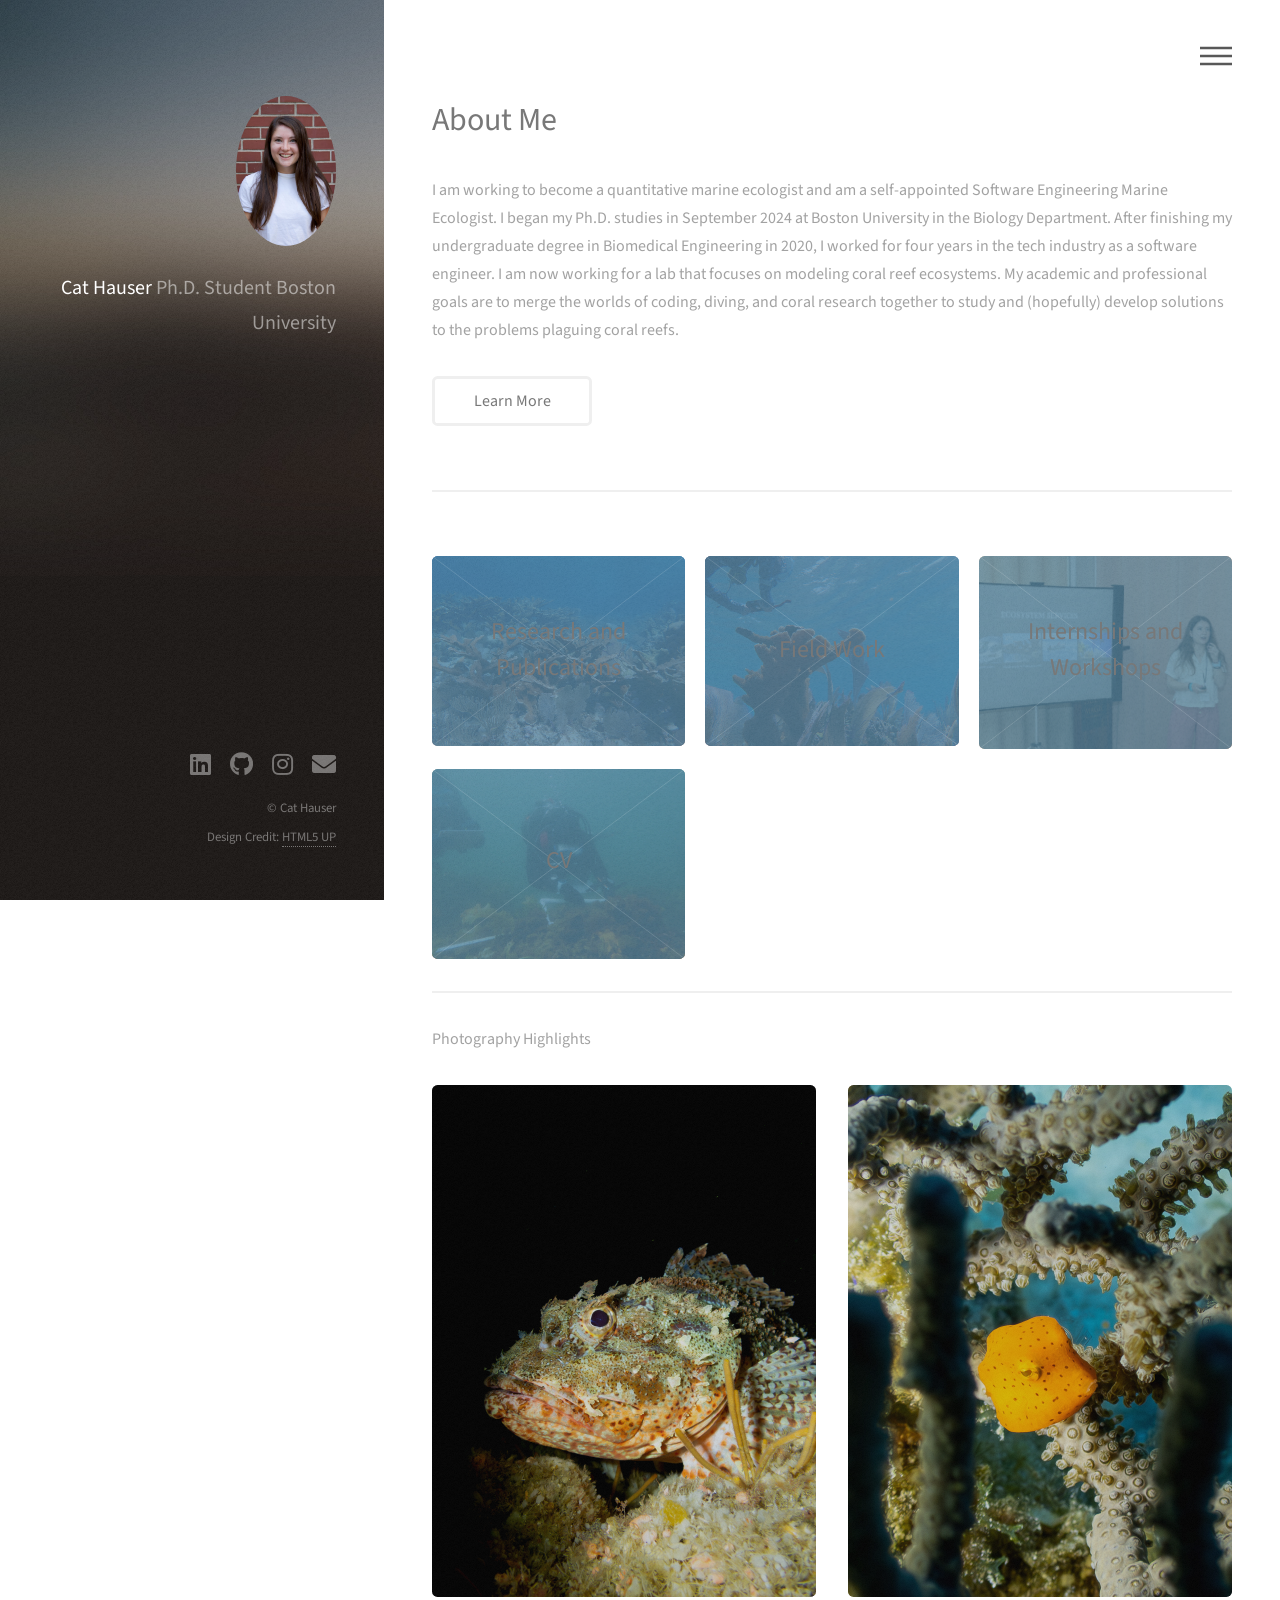
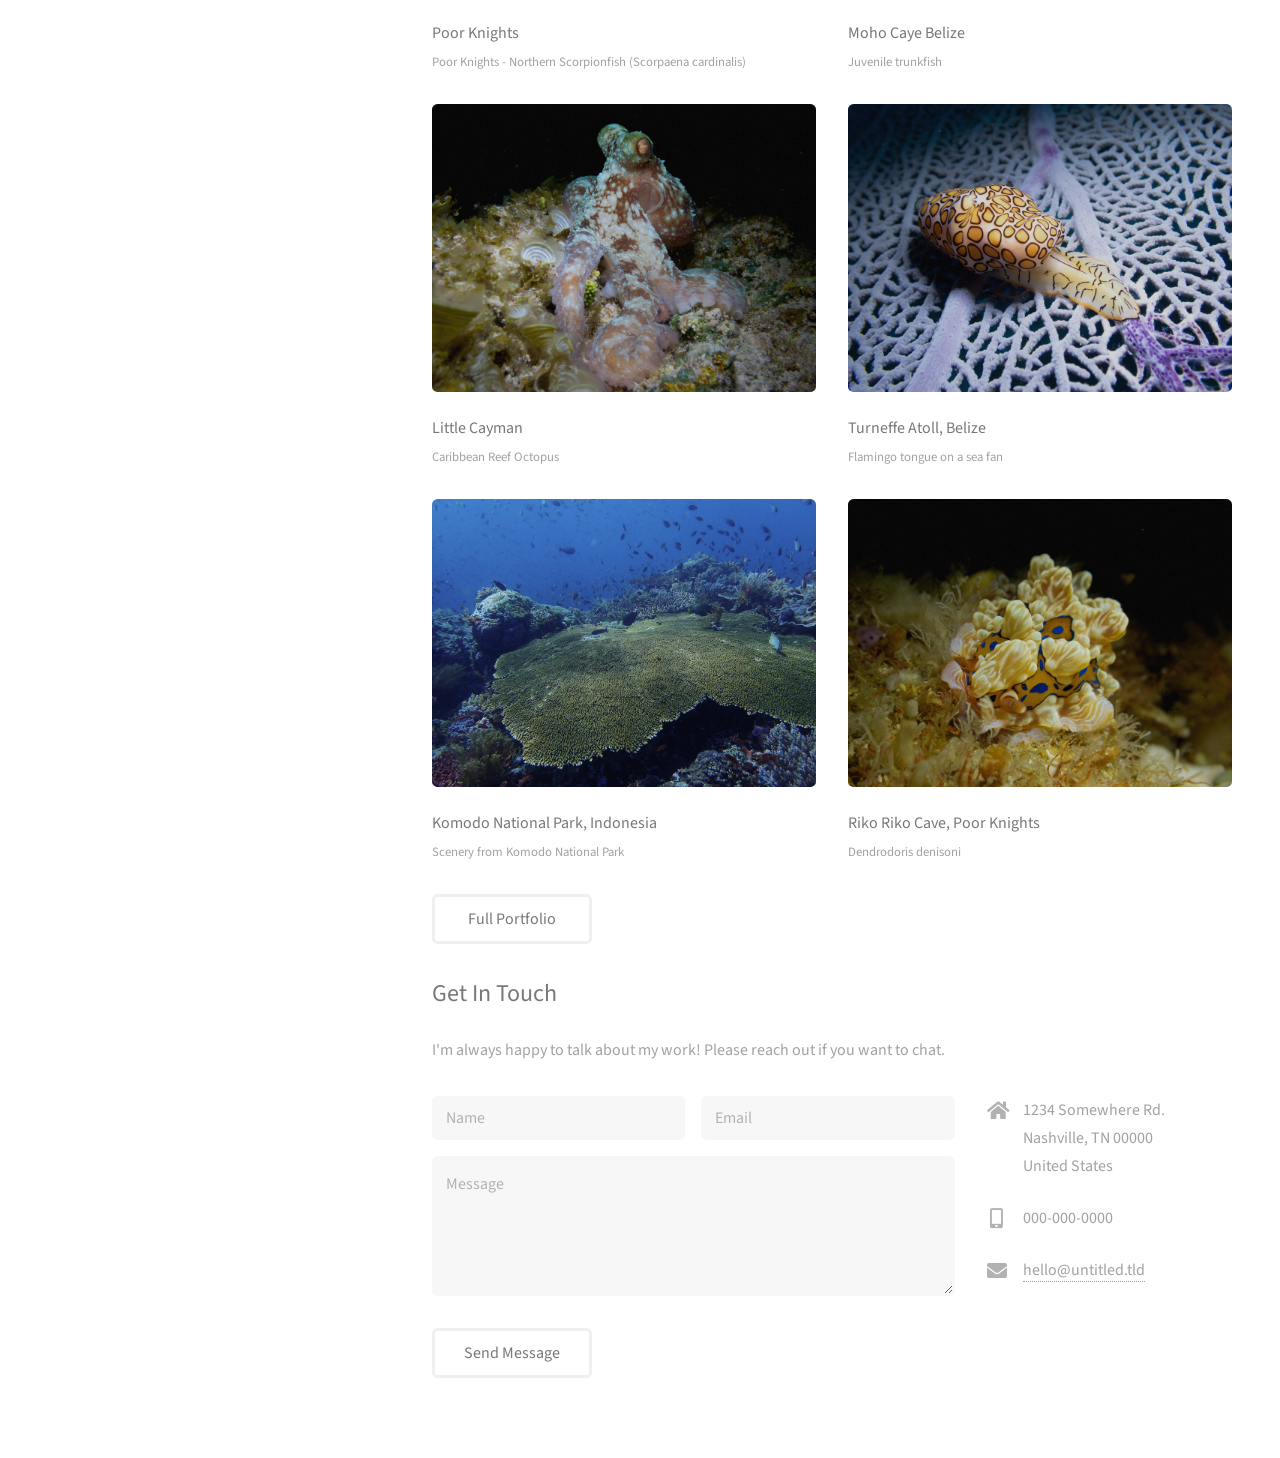
==== commit 57792277: "updates to workshp and cv pages" ====
--- a/index.html
+++ b/index.html
@@ -78,7 +78,7 @@
 										<img src="images/cat_field_work.JPG" alt="" />
 									</span>
 									<a href=FieldWork.html>
-										<h2>Field Work and Internships</h2>
+										<h2>Field Work</h2>
 										<div class="content">
 											<p>click here to learn about Cat's field work and internships</p>
 										</div>
@@ -89,7 +89,7 @@
 										<img src="images/workshop_resized.png" width: 400x alt="" />
 									</span>
 									<a href=Workshops.html>
-										<h2>Workshops</h2>
+										<h2>Internships and Workshops</h2>
 										<div class="content">
 											<p>click here to learn about workshops Cat's been involved with</p>
 										</div>
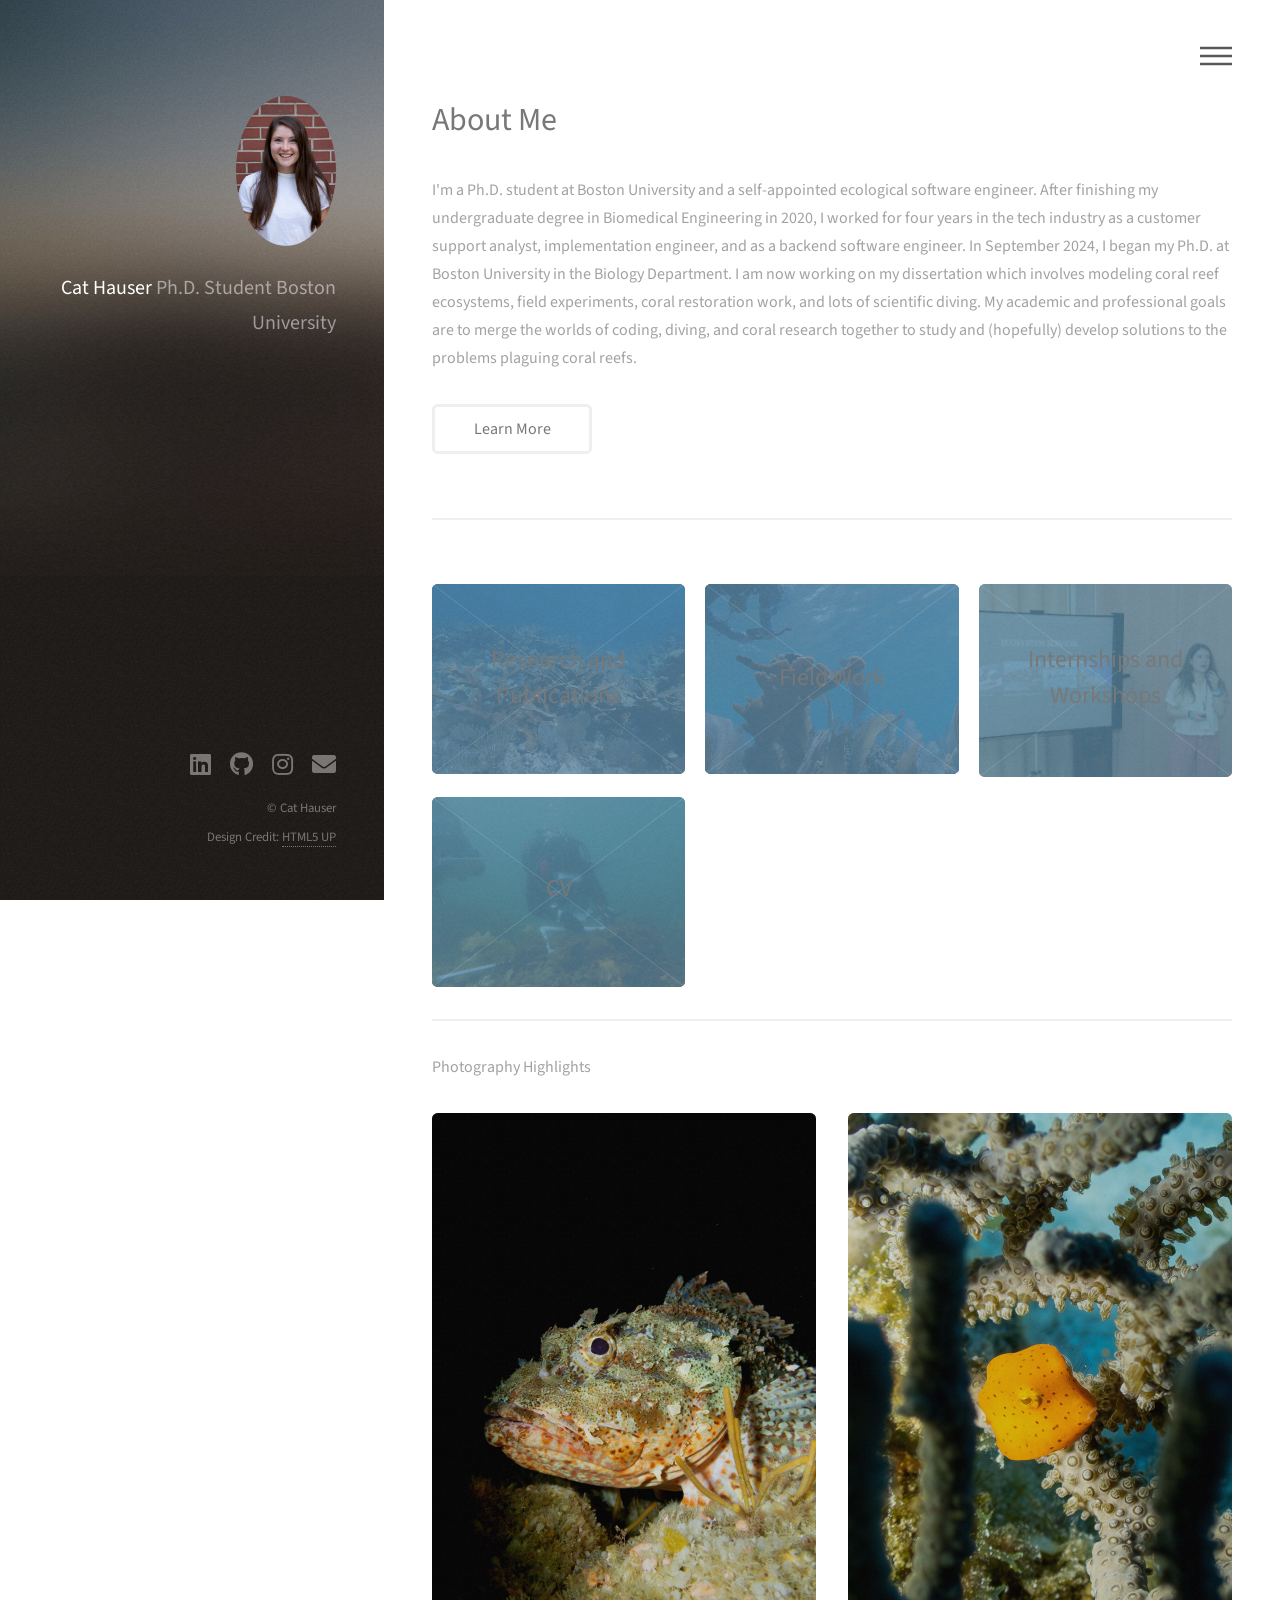
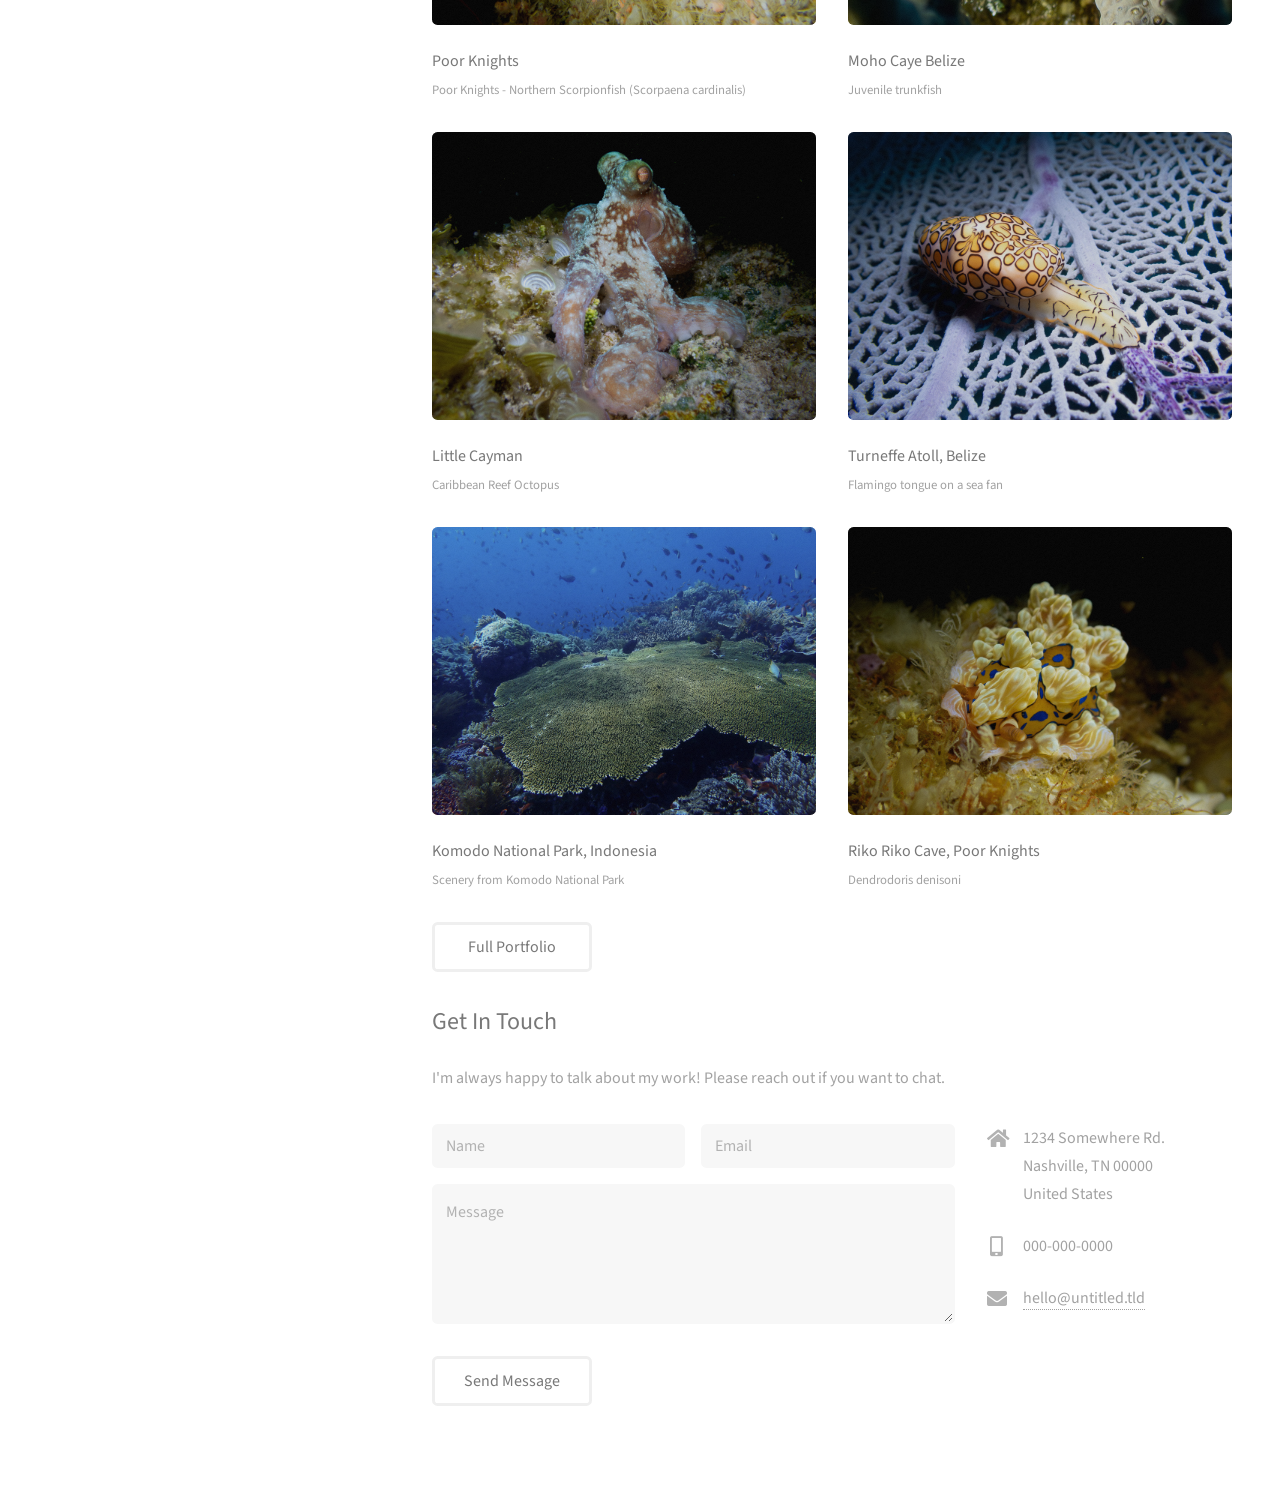
==== commit 3ce5154f: "updates to about me" ====
--- a/index.html
+++ b/index.html
@@ -52,8 +52,10 @@
 							<h2>About Me <br />
 							</h2>
 						</header>
-						<p>
-I am working to become a quantitative marine ecologist and am a self-appointed Software Engineering Marine Ecologist. I began my Ph.D. studies in September 2024 at Boston University in the Biology Department. After finishing my undergraduate degree in Biomedical Engineering in 2020, I worked for four years in the tech industry as a software engineer. I am now working for a lab that focuses on modeling coral reef ecosystems. My academic and professional goals are to merge the worlds of coding, diving, and coral research together to study and (hopefully) develop solutions to the problems plaguing coral reefs.</p>
+						<p>I'm a Ph.D. student at Boston University and a self-appointed ecological software engineer.
+							After finishing my undergraduate degree in Biomedical Engineering in 2020, I worked for four years in the tech industry as a customer support analyst, implementation engineer, and as a backend software engineer. 
+							In September 2024, I began my Ph.D. at Boston University in the Biology Department. I am now working on my dissertation which involves modeling coral reef ecosystems, field experiments, coral restoration work, and lots of scientific diving.
+							My academic and professional goals are to merge the worlds of coding, diving, and coral research together to study and (hopefully) develop solutions to the problems plaguing coral reefs.</p>
 						<ul class="actions">
 							<li><a href="AboutMe.html" class="button">Learn More</a></li>
 						</ul>
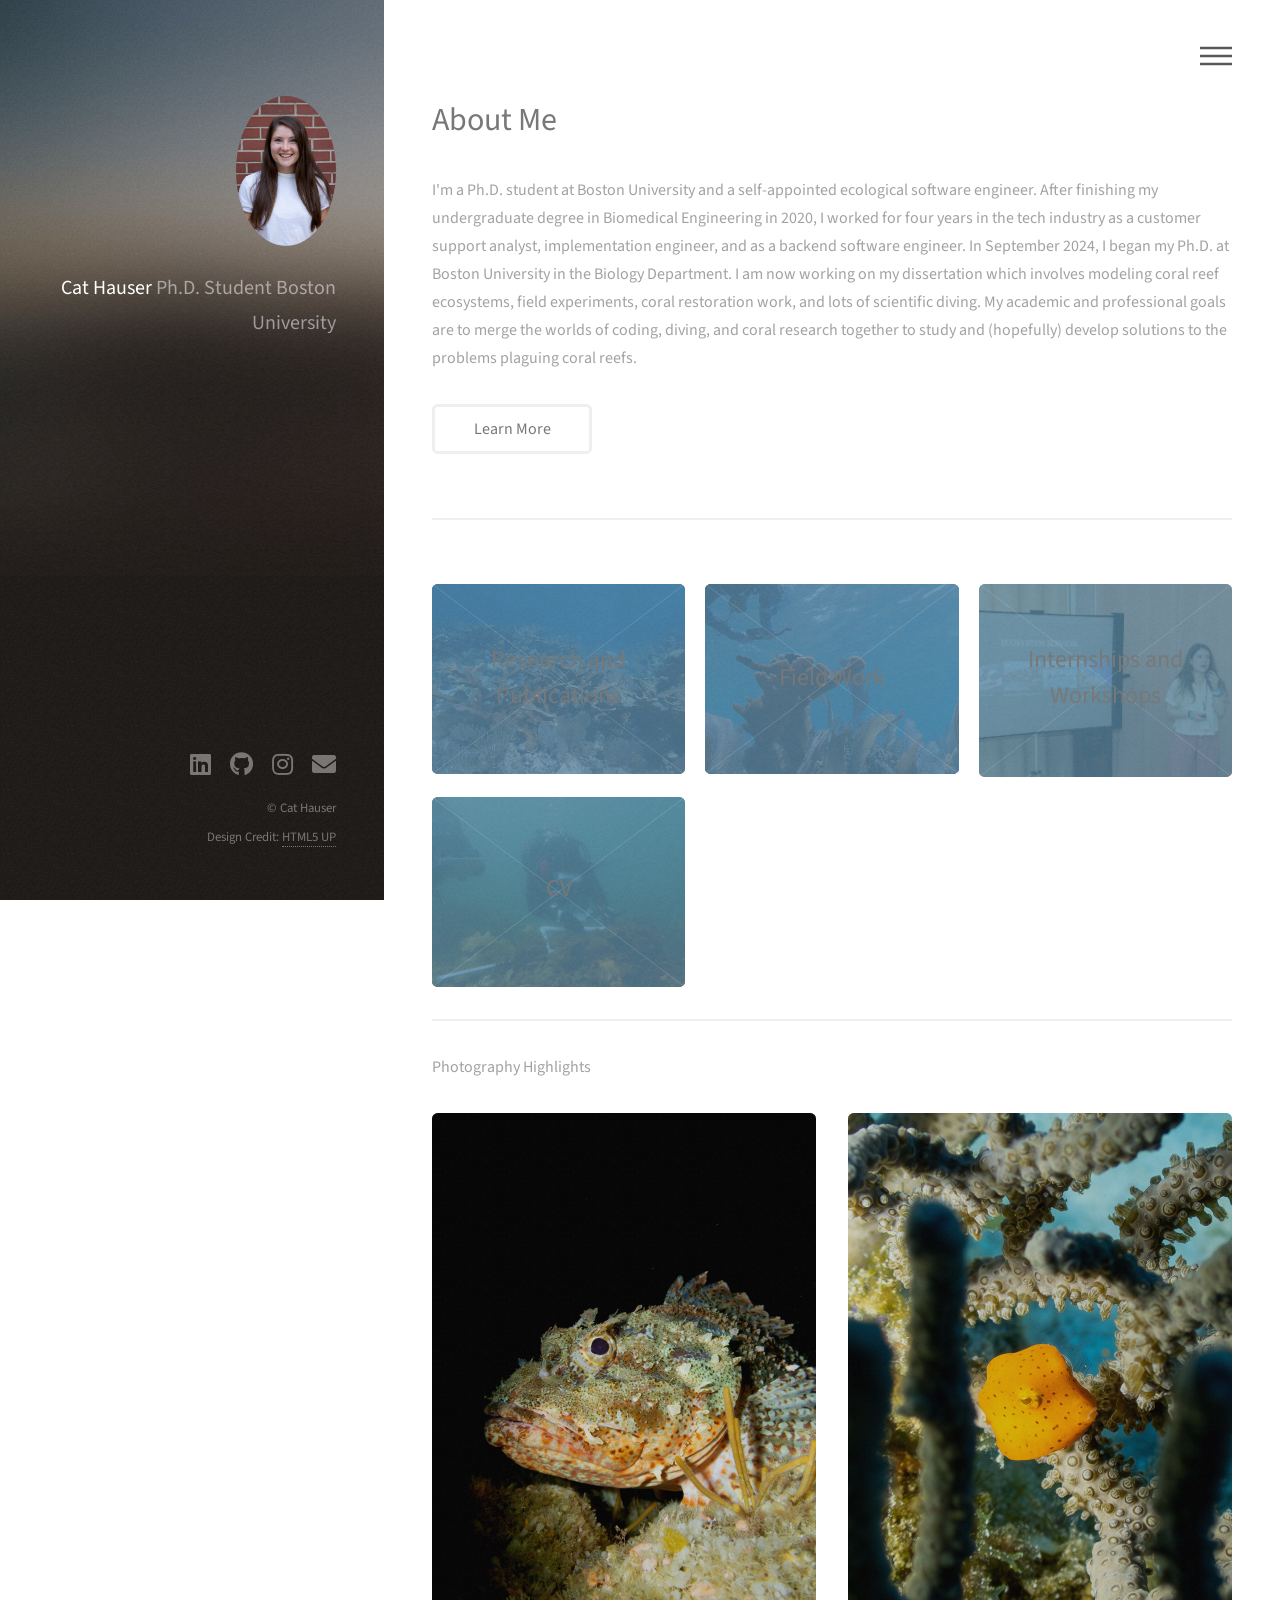
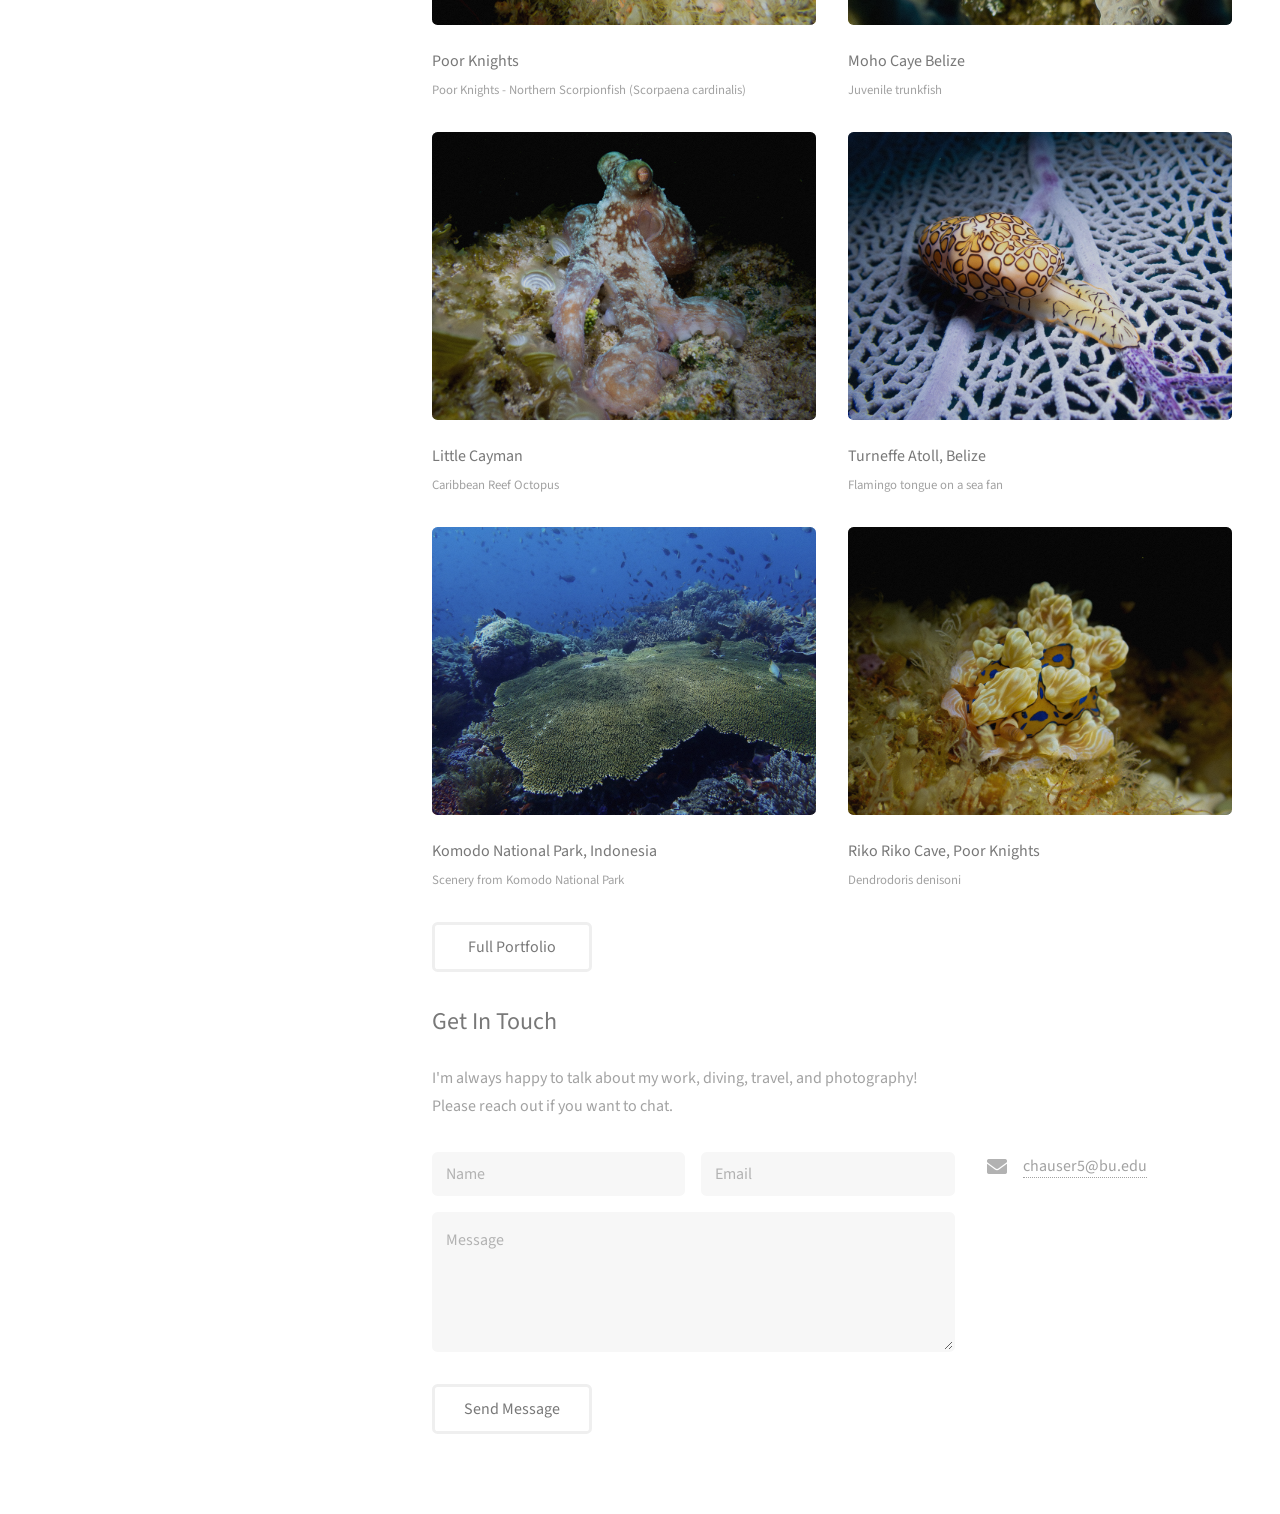
==== commit 16a5399d: "contact info update" ====
--- a/index.html
+++ b/index.html
@@ -38,7 +38,7 @@
 					<li><a href="AboutMe.html">About Me</a></li>
 					<li><a href="Research.html">Research</a></li>
 					<li><a href="FieldWork.html">Field Work</a></li>
-					<li><a href="Workshops.html">Workshops</a></li>
+					<li><a href="Workshops.html">Internships & Workshops</a></li>
 					<li><a href="CV.html">CV</a></li>
 				</ul>
 			</nav>
@@ -155,7 +155,8 @@
 				<!-- Four -->
 					<section id="four">
 						<h2>Get In Touch</h2>
-						<p> I'm always happy to talk about my work! Please reach out if you want to chat.</p>
+						<p> I'm always happy to talk about my work, diving, travel, and photography! 
+							<br>Please reach out if you want to chat.</p>
 						<div class="row">
 							<div class="col-8 col-12-small">
 								<form method="post" action="#">
@@ -172,18 +173,8 @@
 							<div class="col-4 col-12-small">
 								<ul class="labeled-icons">
 									<li>
-										<h3 class="icon solid fa-home"><span class="label">Address</span></h3>
-										1234 Somewhere Rd.<br />
-										Nashville, TN 00000<br />
-										United States
-									</li>
-									<li>
-										<h3 class="icon solid fa-mobile-alt"><span class="label">Phone</span></h3>
-										000-000-0000
-									</li>
-									<li>
 										<h3 class="icon solid fa-envelope"><span class="label">Email</span></h3>
-										<a href="#">hello@untitled.tld</a>
+										<a href="#">chauser5@bu.edu</a>
 									</li>
 								</ul>
 							</div>
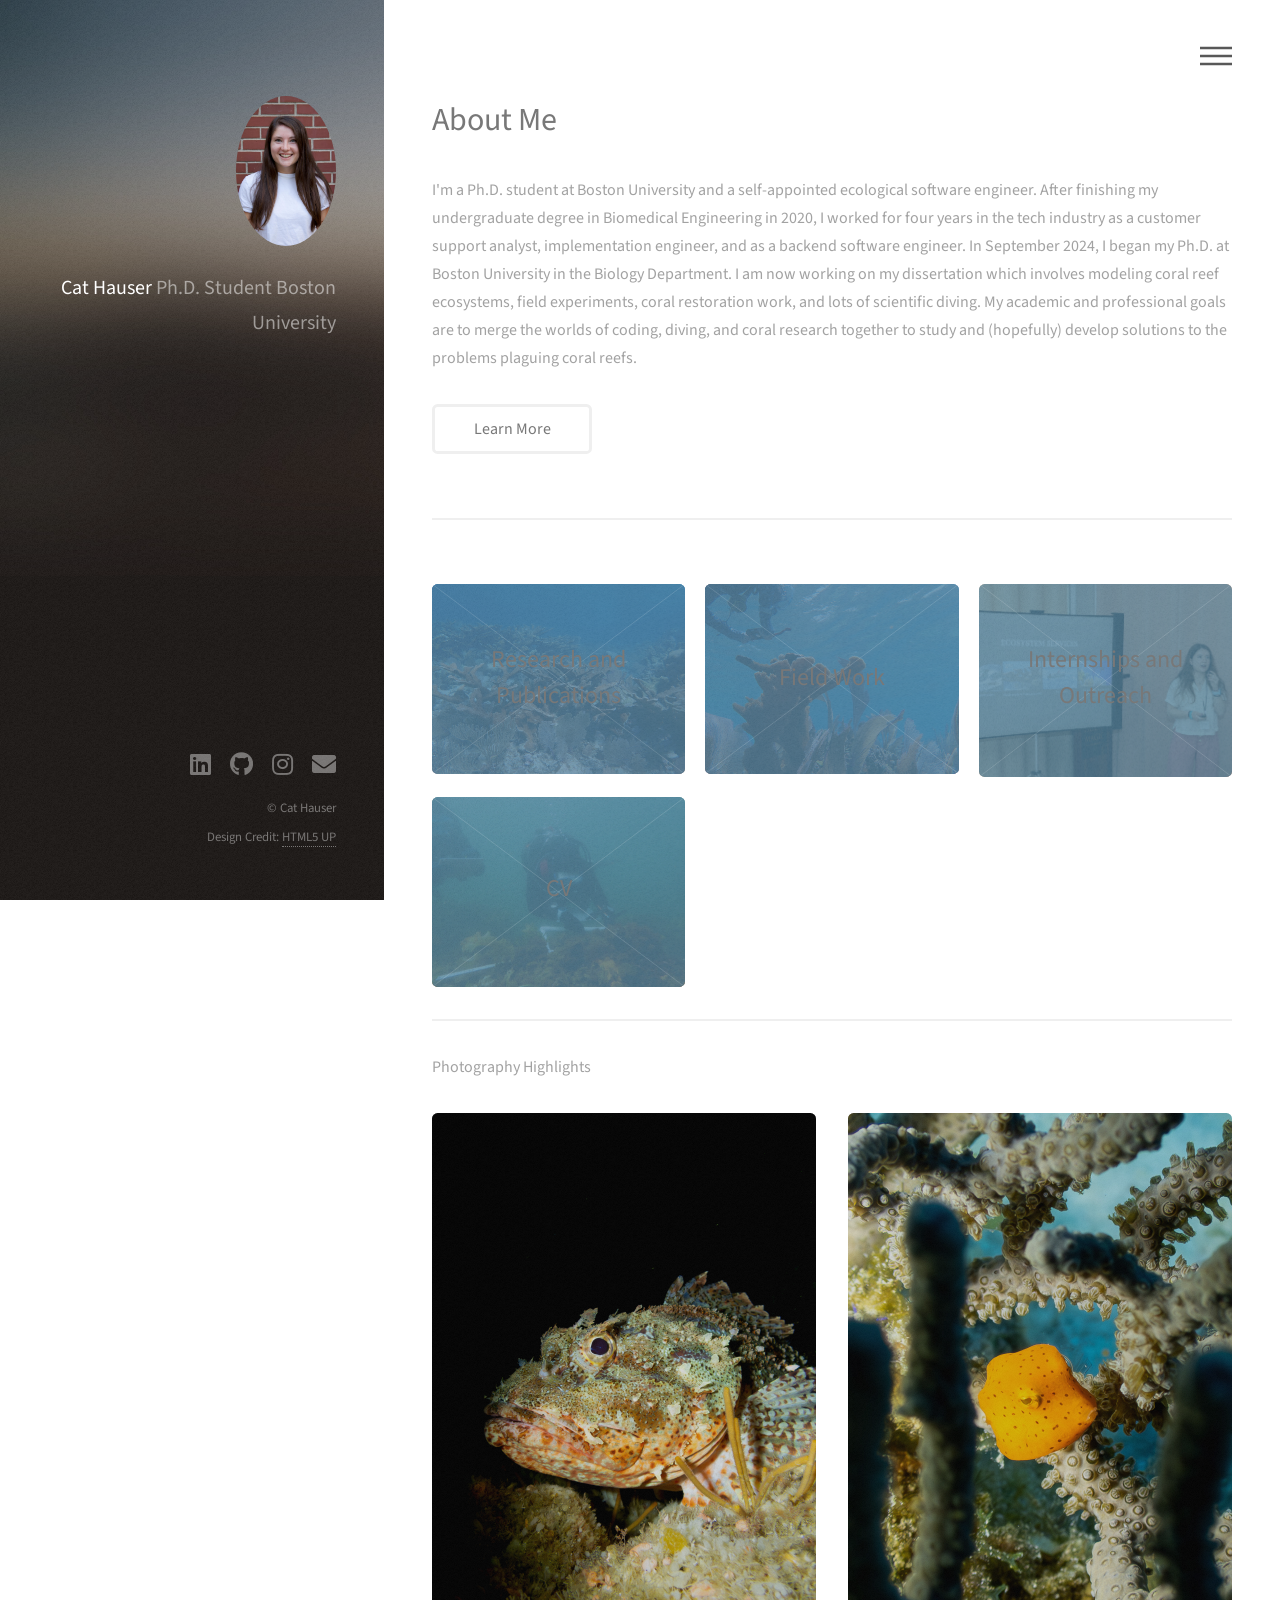
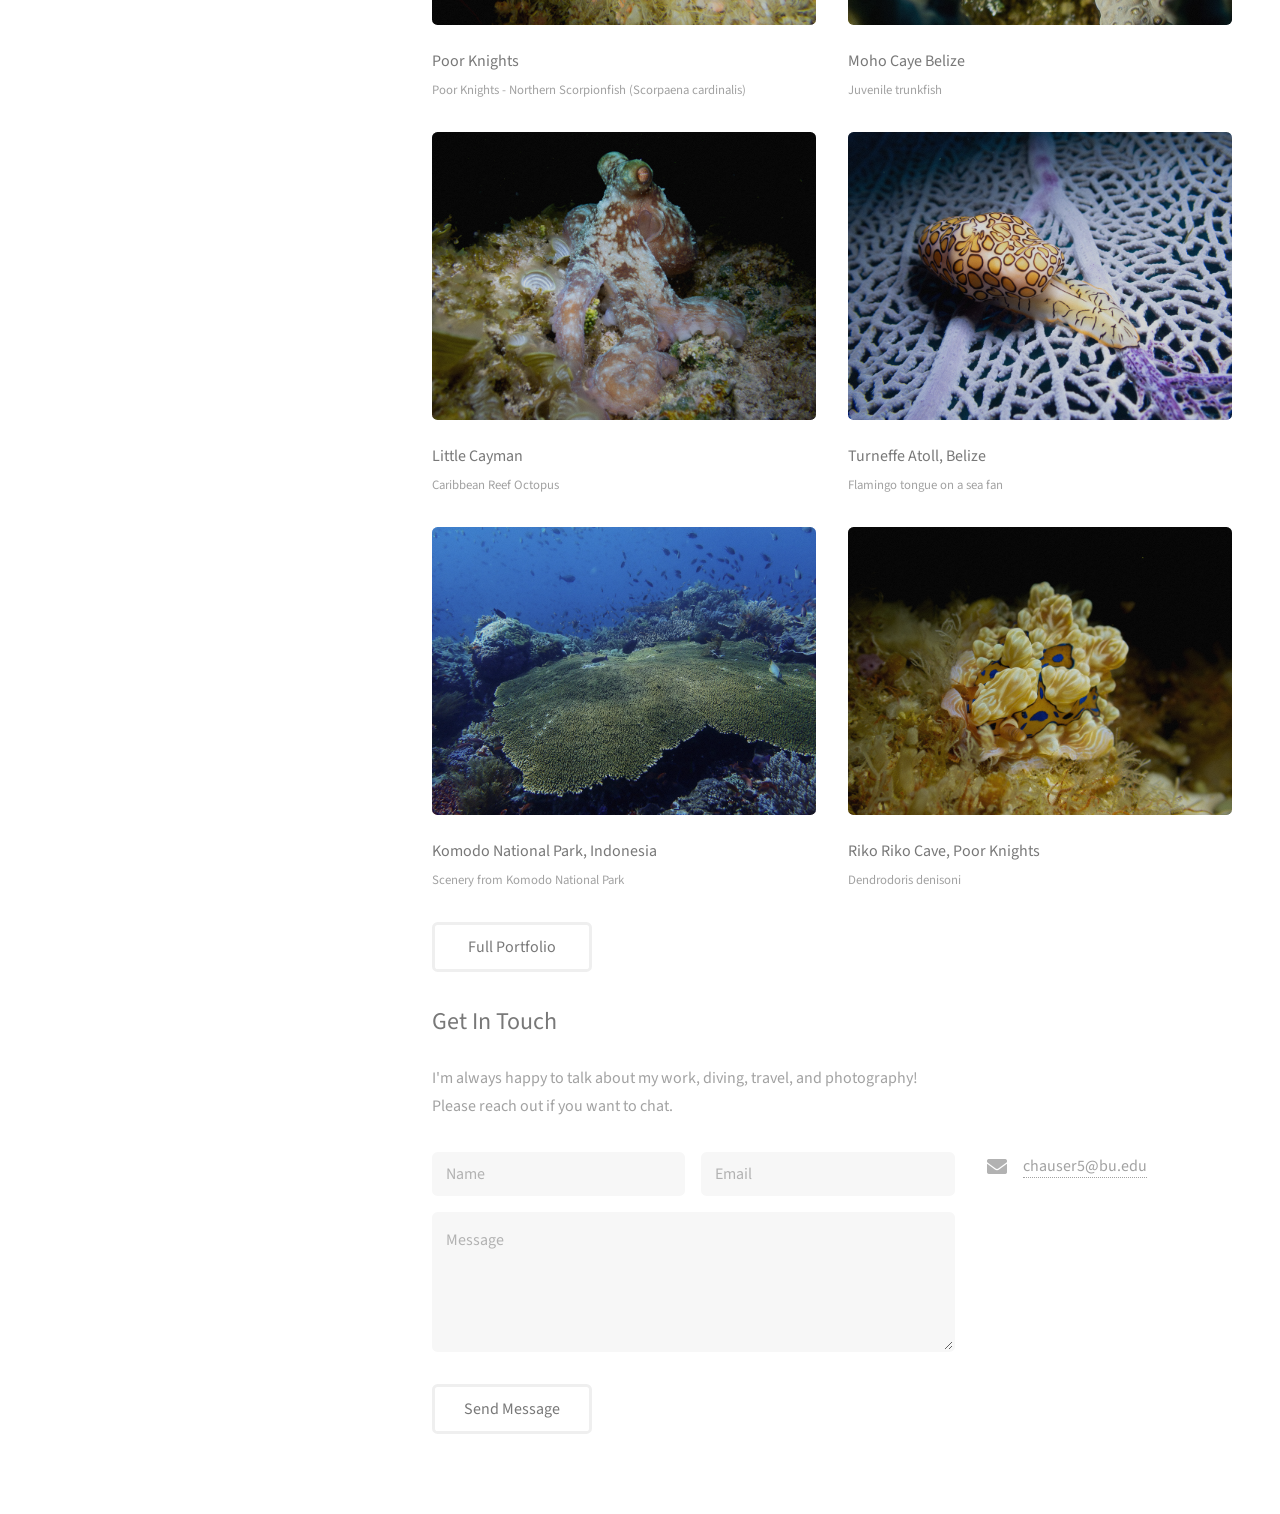
==== commit 7e04df82: "updates to text and cv" ====
--- a/index.html
+++ b/index.html
@@ -38,7 +38,7 @@
 					<li><a href="AboutMe.html">About Me</a></li>
 					<li><a href="Research.html">Research</a></li>
 					<li><a href="FieldWork.html">Field Work</a></li>
-					<li><a href="Workshops.html">Internships & Workshops</a></li>
+					<li><a href="Workshops.html">Internships & Outreach</a></li>
 					<li><a href="CV.html">CV</a></li>
 				</ul>
 			</nav>
@@ -91,9 +91,9 @@
 										<img src="images/workshop_resized.png" width: 400x alt="" />
 									</span>
 									<a href=Workshops.html>
-										<h2>Internships and Workshops</h2>
+										<h2>Internships and Outreach</h2>
 										<div class="content">
-											<p>click here to learn about workshops Cat's been involved with</p>
+											<p>click here to learn about internships, workshops, policy, and outreach that Cat's been involved with</p>
 										</div>
 									</a>
 								</article>
@@ -508,7 +508,7 @@
 						<li><a href="https://www.linkedin.com/in/catherine-hauser/" class="icon brands fa-linkedin"><span class="label">Twitter</span></a></li>
 						<li><a href="https://github.com/cathauser5" class="icon brands fa-github"><span class="label">Github</span></a></li>
 						<li><a href="https://www.instagram.com/hauser.outdoors/" class="icon brands fa-instagram"><span class="label">Dribbble</span></a></li>
-						<li><a href="#" class="icon solid fa-envelope"><span class="label">Email</span></a></li>
+						<li><a href="index.html" class="icon solid fa-envelope"><span class="label">Email</span></a></li>
 					</ul>
 					<ul class="copyright">
 						<li>&copy; Cat Hauser</li><li>Design Credit: <a href="http://html5up.net">HTML5 UP</a></li>
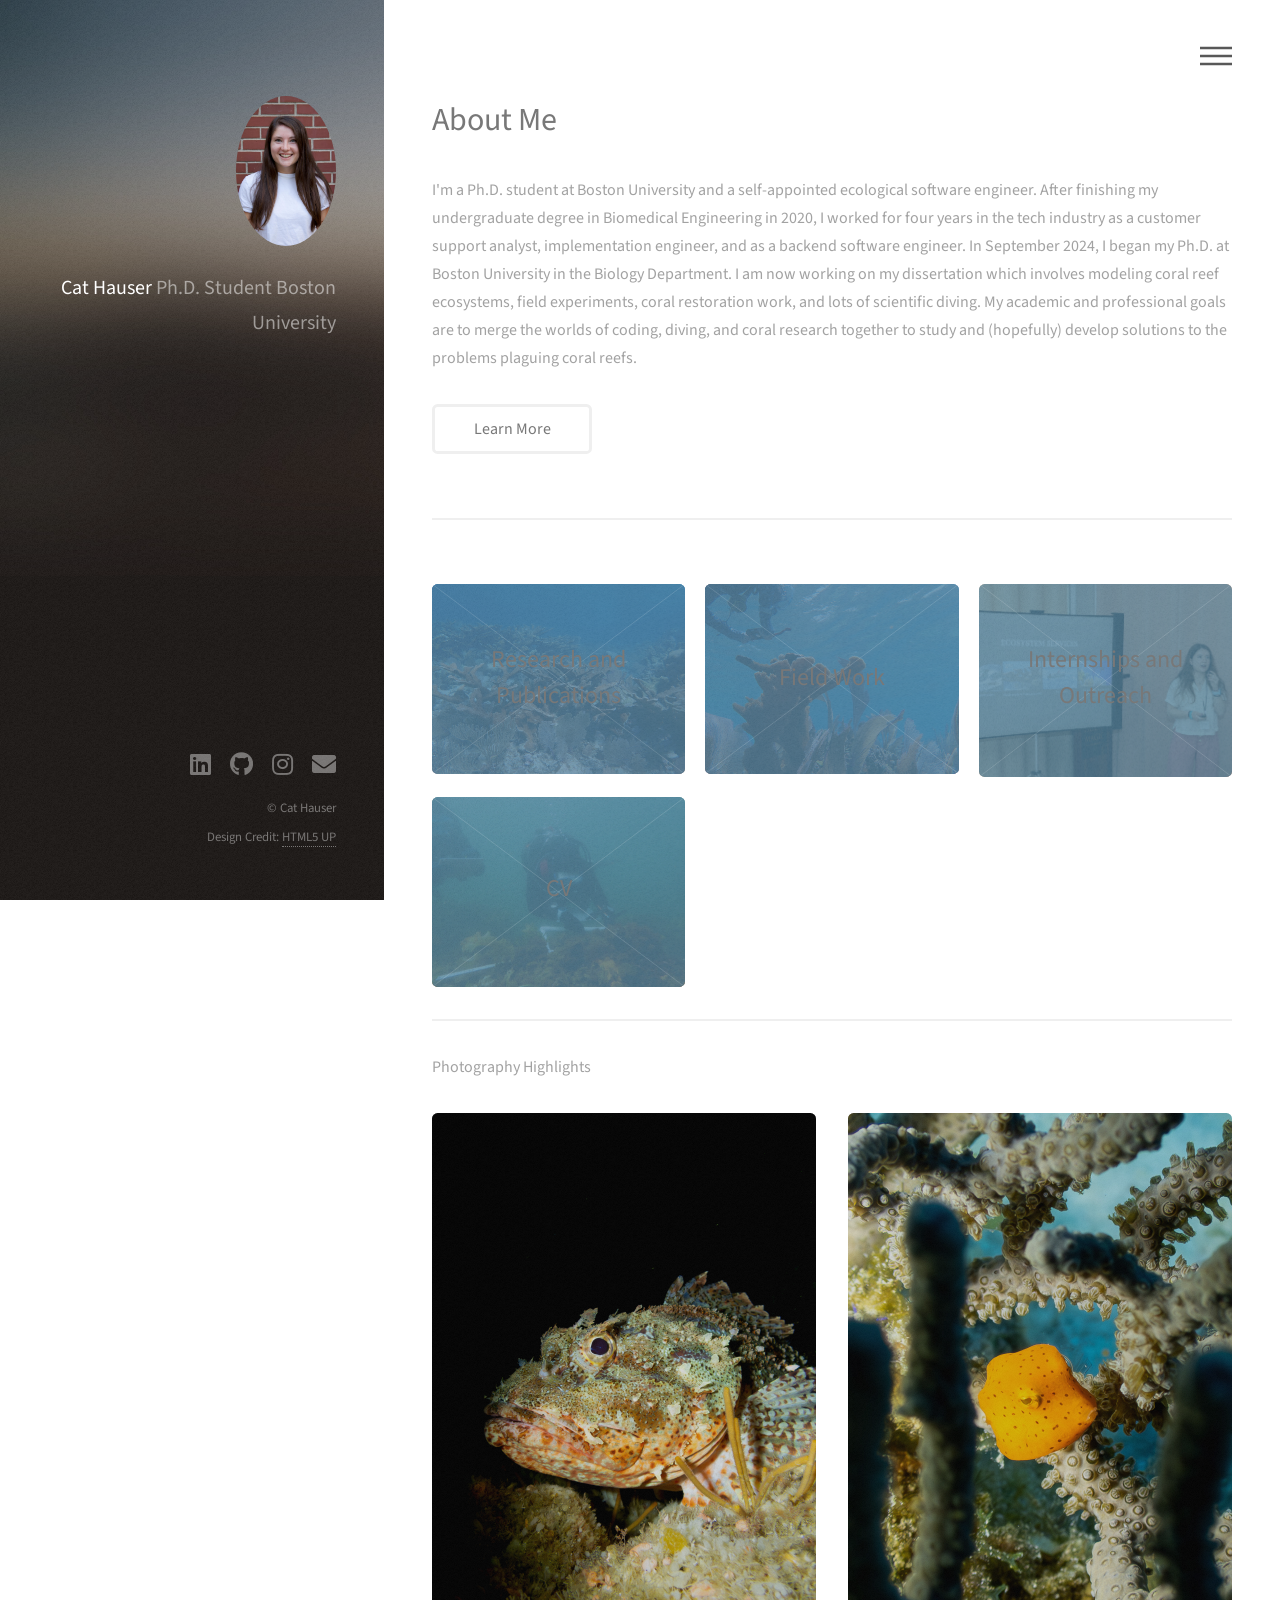
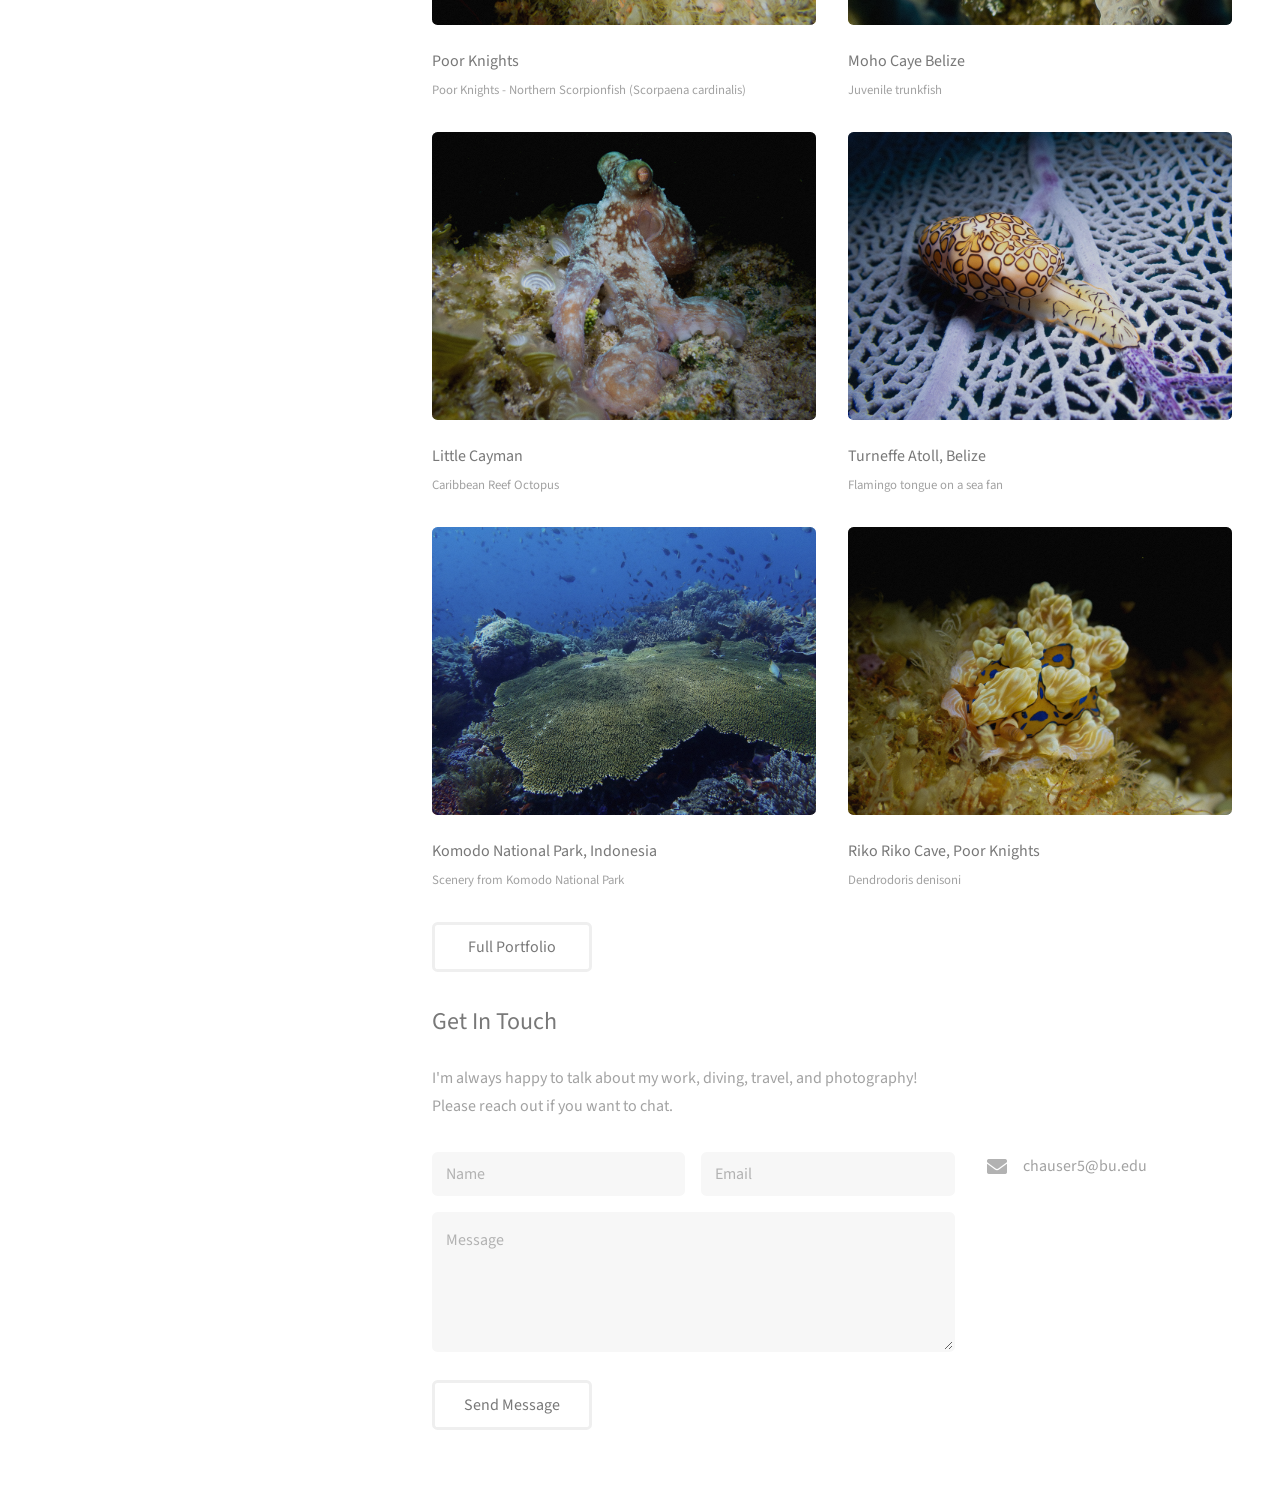
==== commit 1dcf5b7e: "updates to email form" ====
--- a/index.html
+++ b/index.html
@@ -159,22 +159,23 @@
 							<br>Please reach out if you want to chat.</p>
 						<div class="row">
 							<div class="col-8 col-12-small">
-								<form method="post" action="#">
+								<form method="POST" action="https://formspree.io/f/mwlpodkj">
 									<div class="row gtr-uniform gtr-50">
 										<div class="col-6 col-12-xsmall"><input type="text" name="name" id="name" placeholder="Name" /></div>
 										<div class="col-6 col-12-xsmall"><input type="email" name="email" id="email" placeholder="Email" /></div>
 										<div class="col-12"><textarea name="message" id="message" placeholder="Message" rows="4"></textarea></div>
 									</div>
+									<br>
+									<ul class="actions">
+									<li><input type="submit" value="Send Message" /></li>
+									</ul>
 								</form>
-								<ul class="actions">
-									<li><input type="submit" value="Send Message" /></li>
-								</ul>
 							</div>
 							<div class="col-4 col-12-small">
 								<ul class="labeled-icons">
 									<li>
 										<h3 class="icon solid fa-envelope"><span class="label">Email</span></h3>
-										<a href="#">chauser5@bu.edu</a>
+										<p>chauser5@bu.edu</p>
 									</li>
 								</ul>
 							</div>
